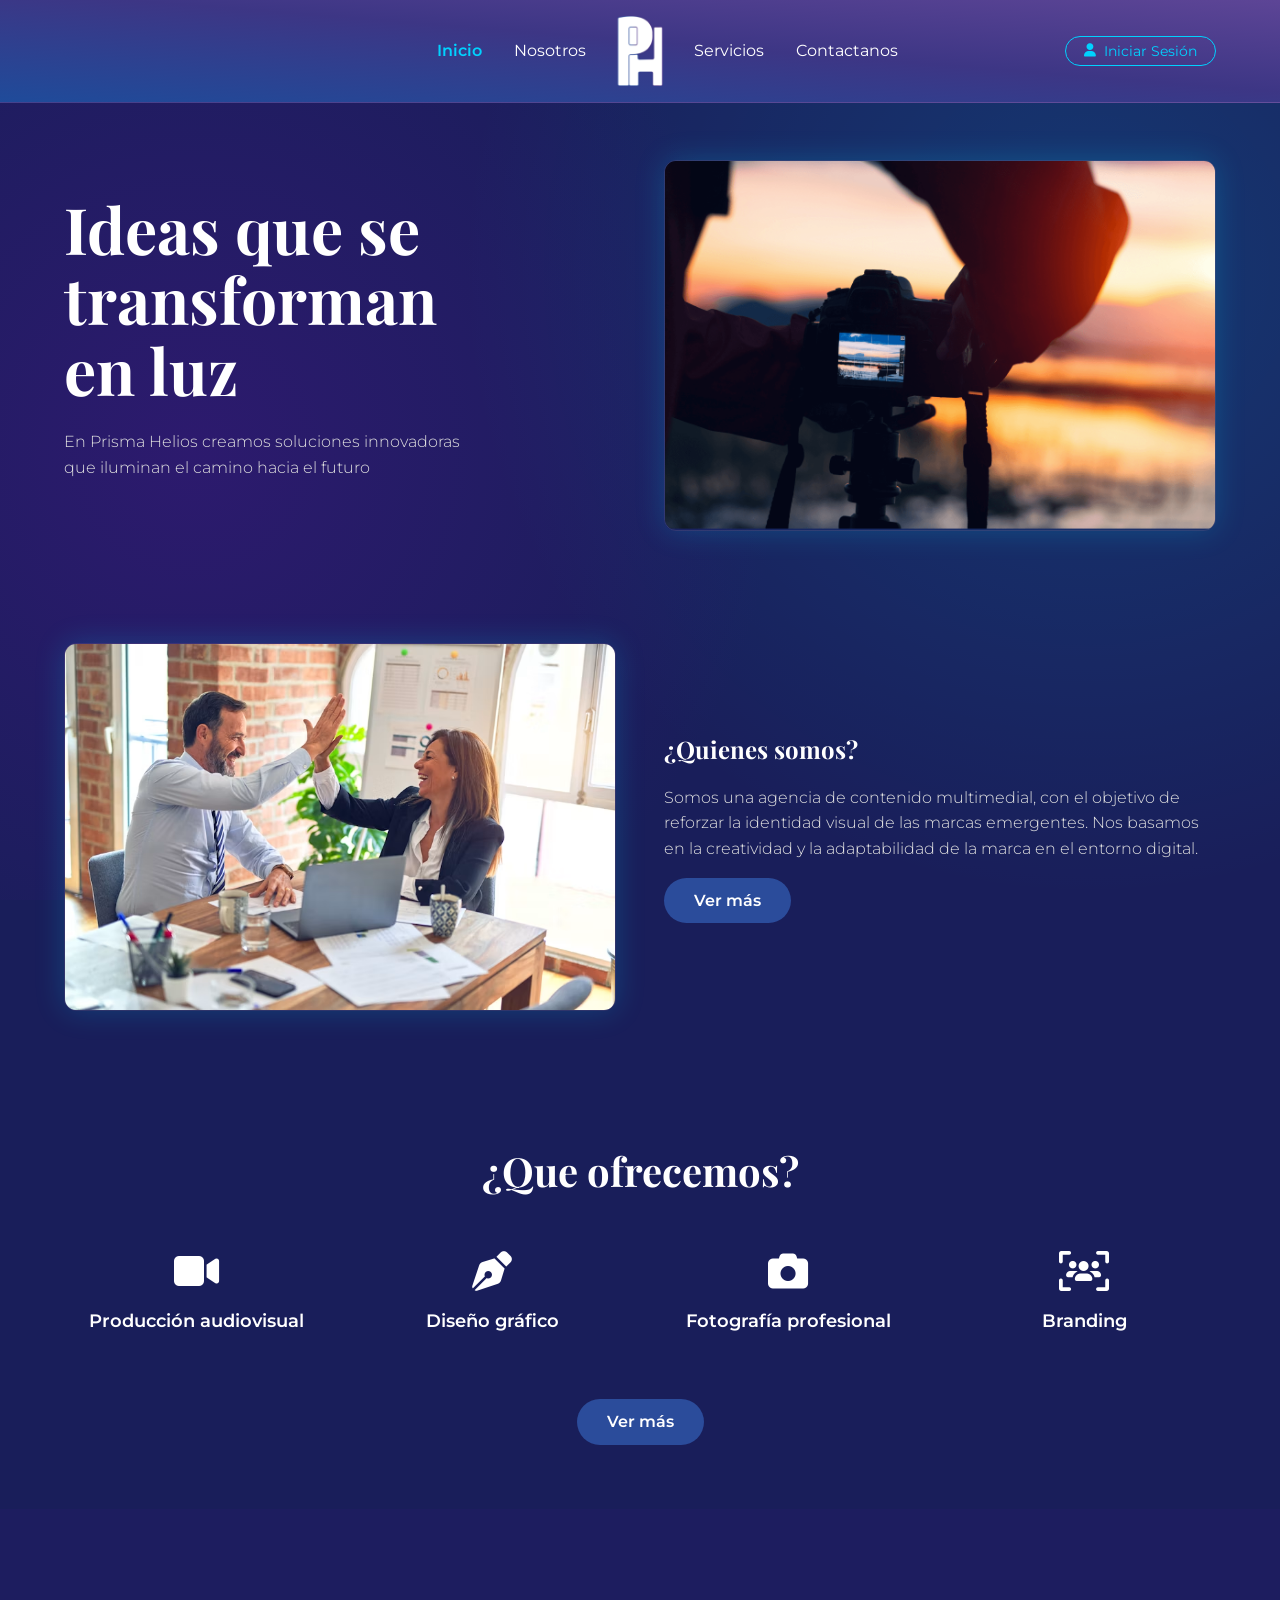
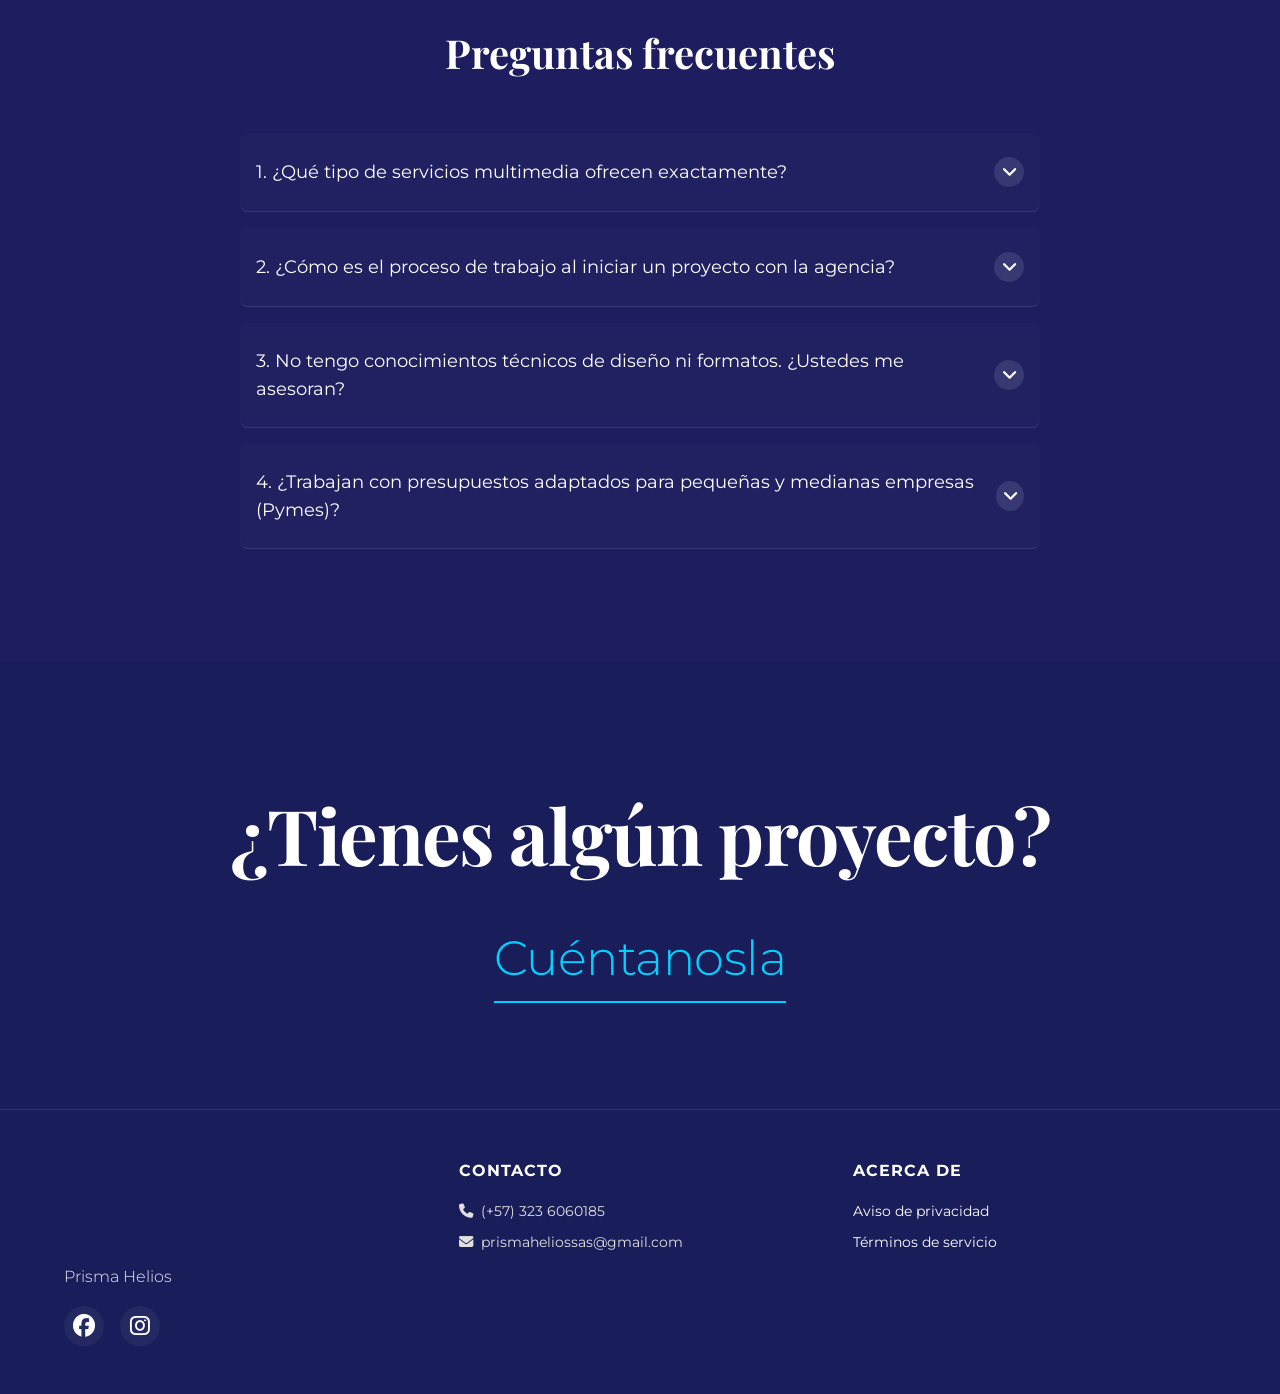
==== index.html @ 33da4938 "Arreglos" ====
<!DOCTYPE html>
<html lang="es">
<head>
    <meta charset="UTF-8">
    <meta name="viewport" content="width=device-width, initial-scale=1.0">
    <title>Prisma Helios | Inicio</title>
        <!-- FAVICON -->
    <link rel="icon" type="image/png" href="LOGO.png" style="width: auto; height: 10px;">
    
    <!-- Google Fonts -->
    <link rel="preconnect" href="https://fonts.googleapis.com">
    <link rel="preconnect" href="https://fonts.gstatic.com" crossorigin>
    <link href="https://fonts.googleapis.com/css2?family=Montserrat:wght@300;400;600&family=Playfair+Display:ital,wght@0,400;0,700;1,400&display=swap" rel="stylesheet">
    
    <!-- FontAwesome para Iconos -->
    <link rel="stylesheet" href="https://cdnjs.cloudflare.com/ajax/libs/font-awesome/6.4.0/css/all.min.css">

    <!-- En un entorno real, enlaza tu styles.css global aquí. Para este paso, incluyo los estilos directamente -->
    <style>
        /* === IMPORTACIÓN DEL PASO 1 (Resumen para que funcione el archivo) === */
        :root {
            --color-bg-dark: #191e5a;
            --color-primary: #182C61;
            --color-secondary: #4A148C;
            --color-accent: #00D2FF;
            --color-button: #2B4C9B; /* Azul del botón de los mockups */
            --color-text-main: #FFFFFF;
            --color-text-muted: #E0E0E0;
            --font-headings: 'Playfair Display', serif;
            --font-body: 'Montserrat', sans-serif;
            --transition-smooth: all 0.3s ease-in-out;
        }

        *, *::before, *::after { margin: 0; padding: 0; box-sizing: border-box; }
        html { scroll-behavior: smooth; }
        body {
            font-family: var(--font-body);
            background-color: var(--color-bg-dark);
            color: var(--color-text-main);
            line-height: 1.6;
            overflow-x: hidden;
            /* Fondo base con líneas y gradientes inspirados en el mockup */
            background-image: 
                radial-gradient(circle at 15% 50%, rgba(74, 20, 140, 0.4), transparent 50%),
                radial-gradient(circle at 85% 30%, rgba(0, 210, 255, 0.15), transparent 50%);
            background-attachment: fixed;
        }
        h1, h2, h3 { font-family: var(--font-headings); font-weight: 700; color: var(--color-text-main); margin-bottom: 1rem; }
        p { color: var(--color-text-muted); margin-bottom: 1rem; font-weight: 300; }
        a { text-decoration: none; color: var(--color-text-main); transition: var(--transition-smooth); }
        img { max-width: 100%; height: auto; border-radius: 12px; display: block; }
        .container { width: 100%; max-width: 1200px; margin: 0 auto; padding: 0 1.5rem; }
        
        .btn {
            display: inline-block;
            background-color: var(--color-button);
            color: var(--color-text-main);
            padding: 10px 30px;
            border-radius: 30px;
            font-family: var(--font-body);
            font-weight: 600;
            border: none;
            cursor: pointer;
            transition: var(--transition-smooth);
        }
        .btn:hover { background-color: var(--color-accent); color: var(--color-bg-dark); transform: translateY(-2px); }

        /* ===================================================================
           HEADER Y NAVEGACIÓN
           -------------------------------------------------------------------
           Estructura:
             .nav-container  -> flex, centra SIEMPRE a .nav-links (logo+enlaces)
             .nav-links      -> único elemento dentro del flex -> queda centrado
             .header-auth    -> position:absolute, anclado a la esquina derecha
                                 del header. Al estar fuera del flujo del flex,
                                 su ancho (botón corto vs. "Bienvenido, correo...")
                                 nunca desplaza ni descentra el logo.
        =================================================================== */
        header {
            position: fixed;
            top: 0; left: 0; width: 100%;
            background: linear-gradient(
                to top right,    
            #1F4B9A 0%,
            #3D3685 55%,
            #5D4596 100%
            );
            backdrop-filter: blur(10px);
            z-index: 1000;
            padding: 1rem 0;
            border-bottom: 1px solid rgba(255,255,255,0.05);
        }

        .nav-container {
            display: flex;
            justify-content: center;
            align-items: center;
            position: relative;
            min-height: 70px; /* ancla de referencia para .header-auth */
        }

.nav-links {
    position: absolute;
    left: 50%;
    transform: translateX(-50%);
    display: grid;
    grid-template-columns: 1fr auto 1fr; /* izquierda | logo | derecha */
    align-items: center;
    gap: 2rem;
    width: max-content; /* evita que el grid se estire de más */
}

.nav-group {
    display: flex;
    gap: 2rem;
    align-items: center;
}

/* El grupo izquierdo alineado hacia el logo (derecha) */
.nav-links .nav-group:first-child {
    justify-content: flex-end;
}

/* El grupo derecho alineado hacia el logo (izquierda) */
.nav-links .nav-group:last-child {
    justify-content: flex-start;
}

        .nav-links a:hover { color: var(--color-accent); }
        .nav-links a.active { color: var(--color-accent); font-weight: 600; }

        .menu-toggle { display: none; font-size: 1.5rem; cursor: pointer; color: var(--color-text-main); background: none; border: none; }

        /* ================= LOGO CON EFECTO ZOOM Y DESTELLO ================= */
/* Estilos para el contenedor del logo (el enlace) */
.logo { 
    display: inline-block;
    cursor: pointer;
    user-select: none;
   
    transition: transform 0.4s cubic-bezier(0.175, 0.885, 0.32, 1.275);
}


.logo img {
    border-radius: 0px !important;
    clip-path: none !important;
    object-fit: contain;
}

/* Efecto Zoom al pasar el mouse */
.logo:hover {
    transform: scale(1.35) rotate(-2deg);
    
    filter: 
        drop-shadow(0 0 8px rgba(0, 210, 255, 0.8))
        drop-shadow(0 0 15px rgba(74, 20, 140, 0.6));
}

/* Efecto al hacer clic */
.logo:active { 
    transform: scale(1.15); 
}

        /* Botón Iniciar Sesión en Navbar */
        .btn-login-nav {
            background-color: transparent;
            border: 1px solid var(--color-accent);
            color: var(--color-accent);
            padding: 6px 18px;
            border-radius: 20px;
            font-size: 0.85rem;
            font-family: var(--font-body);
            cursor: pointer;
            transition: var(--transition-smooth);
            display: flex;
            align-items: center;
            gap: 8px;
            white-space: nowrap;
        }
        .btn-login-nav:hover {
            background-color: var(--color-accent);
            color: var(--color-bg-dark);
        }

        /* Indicador de usuario registrado */
        .user-profile-badge {
            display: flex;
            align-items: center;
            gap: 10px;
            background: rgba(255, 255, 255, 0.08);
            padding: 6px 14px;
            border-radius: 20px;
            border: 1px solid rgba(0, 210, 255, 0.3);
            font-size: 0.85rem;
            white-space: nowrap;
            .btn-logout {
            background: none;
            border: none;
            color: var(--color-text-muted);
            cursor: pointer;
            font-size: 1rem;
            display: flex;
            align-items: center;
            transition: var(--transition-smooth);
        }
        .btn-logout:hover { color: #ff8080; }
        }
        .user-profile-badge i { color: var(--color-accent); font-size: 1.1rem; }

        /* Contenedor de autenticación anclado a la esquina */
        .header-auth {
            position: absolute;
            right: 1.5rem;
            top: 50%;
            transform: translateY(-50%);
            z-index: 10;
        }

        @media (max-width: 768px) {
            .menu-toggle { display: block; }
            .nav-links {
                position: absolute; top: 100%; left: 0; width: 100%;
                background: var(--color-primary);
                flex-direction: column; gap: 0;
                max-height: 0; overflow: hidden; transition: max-height 0.3s ease-in-out;
            }
            .nav-links.active { max-height: 400px; padding-bottom: 1rem; }
            .nav-group { flex-direction: column; width: 100%; gap: 0; text-align: center; }
            .nav-group a { display: block; padding: 1rem; border-bottom: 1px solid rgba(255,255,255,0.1); width: 100%; }
            .logo { flex-grow: 1; text-align: left; }
            .header-auth { right: 1rem; }
            .btn-login-nav span.login-text { display: none; }
        }

        /* Espaciador para el header fijo */
        main { margin-top: 160px; }
        section { padding: 7rem 0; }

        /* 1. Hero Section */
        #inicio { margin-bottom: 7rem; }
        .hero-grid { display: grid; grid-template-columns: 1fr 1fr; gap: 3rem; align-items: center; }
        .hero-title { font-size: clamp(2.5rem, 5vw, 4rem); font-style: serif; line-height: 1.1; margin-bottom: 1.5rem; }
        .hero-img { box-shadow: 0 0 30px rgba(0, 212, 255, 0.2); border: 1px solid rgba(255, 255, 255, 0.1); }
        
        @media (max-width: 768px) { .hero-grid { grid-template-columns: 1fr; text-align: center; } }

        /* 2. Nosotros Teaser */
        .about-grid { display: grid; grid-template-columns: 1fr 1fr; gap: 3rem; align-items: center; }
        .about-text h2 { font-size: 2.5rem; }
        @media (max-width: 768px) { 
            .about-grid { grid-template-columns: 1fr; text-align: center; } 
            .about-img-container { order: -1; }
        }

        #nosotros-teaser{ margin-bottom: 8rem; }

        /* 3. Servicios Teaser */
        #servicio-teaser { padding-top: 4rem; }
        .services-section { text-align: center; }
        .services-section h2 { font-size: 2.5rem; margin-bottom: 3rem; }
        .services-grid { 
            display: grid; grid-template-columns: repeat(auto-fit, minmax(200px, 1fr)); 
            gap: 2rem; margin-bottom: 3rem; 
        }
        .service-item i { font-size: 2.5rem; margin-bottom: 1rem; color: var(--color-text-main); }
        .service-item h3 { font-family: var(--font-body); font-size: 1.1rem; font-weight: 600; }
        #servicios-teaser{ margin-bottom: 4rem; }

        /* === PREGUNTAS FRECUENTES (FAQ) === */
        .faq-section { background: rgba(74, 20, 140, 0.1); text-align: center; padding-bottom: 6rem; }
        .faq-section h2 { font-size: 2.5rem; margin-bottom: 3rem; }
        .faq-container { max-width: 800px; margin: 0 auto; text-align: left; }
        details {
            background: rgba(255, 255, 255, 0.02);
            margin-bottom: 1rem;
            border-bottom: 1px solid rgba(255,255,255,0.1);
            border-radius: 8px;
            transition: background 0.3s ease, border-color 0.3s ease;
            overflow: hidden;
        }
        details:hover {
            background: rgba(0, 210, 255, 0.05);
            border-bottom-color: var(--color-accent);
        }
        summary {
            padding: 1.5rem 1rem; font-size: 1.1rem; font-weight: 400; cursor: pointer;
            list-style: none; display: flex; justify-content: space-between; align-items: center;
            transition: color 0.3s ease;
        }
        summary:hover { color: var(--color-accent); }
        summary::-webkit-details-marker { display: none; }
        summary::after {
            content: '\f107';
            font-family: 'Font Awesome 6 Free'; font-weight: 900;
            background-color: rgba(255,255,255,0.1); border-radius: 50%;
            width: 30px; height: 30px; display: flex; align-items: center; justify-content: center;
            transition: transform 0.3s ease, background-color 0.3s ease;
        }
        details[open] summary::after { 
            transform: rotate(180deg); 
            background-color: var(--color-accent);
            color: var(--color-bg-dark);
        }
        .faq-content { 
            padding: 0 1rem 1.5rem 1rem; 
            color: var(--color-text-muted); 
            font-size: 0.95rem;
            animation: fadeIn 0.4s ease-in-out;
        }
        @keyframes fadeIn {
            from { opacity: 0; transform: translateY(-5px); }
            to { opacity: 1; transform: translateY(0); }
        }

        /* 5. Formulario de Contacto */
        .contact-section { display: flex; justify-content: center; padding: 4rem 0 6rem 0; }
        .contact-card {
            background-color: #244186;
            border-radius: 16px; padding: 3rem; width: 100%; max-width: 600px;
            box-shadow: 0 15px 35px rgba(0,0,0,0.3);
        }
        .contact-card h2 { font-size: 2rem; margin-bottom: 2rem; text-transform: uppercase; letter-spacing: 1px; }
        .form-row { display: grid; grid-template-columns: 1fr 1fr; gap: 1.5rem; margin-bottom: 1.5rem; }
        .form-group { display: flex; flex-direction: column; text-align: left; }
        .form-group label { font-size: 0.85rem; margin-bottom: 0.5rem; font-weight: 600; }
        .form-group input, .form-group textarea {
            padding: 12px; border-radius: 8px; border: none; background: #F5F4F0;
            font-family: var(--font-body); font-size: 1rem; color: #333; outline: none;
        }
        .form-group textarea { resize: vertical; min-height: 100px; }
        .btn-submit { background-color: #2196F3; width: 100%; max-width: 200px; margin-top: 1rem; border-radius: 30px; padding: 12px; border: none; color: white; font-weight: bold; cursor: pointer;}
        .btn-submit:hover { background-color: var(--color-accent); }

        @media (max-width: 600px) { .form-row { grid-template-columns: 1fr; gap: 1rem;} .contact-card { padding: 1.5rem; } }

        /* === FOOTER === */
        footer { border-top: 1px solid rgba(255,255,255,0.1); padding: 3rem 0; font-size: 0.9rem; }
        .footer-grid { display: grid; grid-template-columns: 1fr 1fr 1fr; gap: 2rem; align-items: start; }
        .footer-logo { font-family: var(--font-headings); font-size: 2.5rem; font-weight: bold; line-height: 1; margin-bottom: 1rem; }
        .social-links { display: flex; gap: 1rem; font-size: 1.4rem; }
        .social-links a {
            display: inline-flex;
            align-items: center;
            justify-content: center;
            width: 40px;
            height: 40px;
            border-radius: 50%;
            background: rgba(255, 255, 255, 0.05);
            transition: var(--transition-smooth);
        }
        .social-links a:hover {
            transform: scale(1.2) translateY(-3px);
            color: var(--color-accent);
            background: rgba(0, 210, 255, 0.15);
            box-shadow: 0 0 15px rgba(0, 210, 255, 0.4);
        }

        .footer-column h4 { margin-bottom: 1rem; font-size: 1rem; text-transform: uppercase; letter-spacing: 1px; }
        .footer-column ul { display: flex; flex-direction: column; gap: 0.5rem; }
        .footer-column ul li { display: flex; align-items: center; gap: 0.5rem; color: var(--color-text-muted); }
        
        @media (max-width: 768px) { .footer-grid { grid-template-columns: 1fr; text-align: center; gap: 3rem;} .social-links, .footer-column ul li { justify-content: center; } }
    
        /* === MODAL LOGIN === */
        .modal-overlay {
            position: fixed;
            top: 0; left: 0; width: 100%; height: 100%;
            background: rgba(7, 9, 29, 0.85);
            backdrop-filter: blur(8px);
            display: flex; justify-content: center; align-items: center;
            z-index: 2000;
            opacity: 0; pointer-events: none;
            transition: opacity 0.3s ease;
        }
        .modal-overlay.active { opacity: 1; pointer-events: all; }
        .modal-card {
            background: #182C61;
            border: 1px solid rgba(0, 210, 255, 0.3);
            border-radius: 16px;
            padding: 2.5rem;
            width: 90%; max-width: 400px;
            box-shadow: 0 10px 30px rgba(0,0,0,0.5);
            position: relative;
        }
        .modal-card h3 { text-align: center; margin-bottom: 1.5rem; font-size: 1.8rem; }
        .modal-card input {
            width: 100%; padding: 12px; margin-bottom: 1rem;
            border-radius: 8px; border: none; background: #F5F4F0;
            font-family: var(--font-body); outline: none;
        }
        .modal-actions { display: flex; flex-direction: column; gap: 0.8rem; margin-top: 1rem; }
        .btn-modal-submit { background: var(--color-accent); color: var(--color-bg-dark); font-weight: bold; border: none; padding: 12px; border-radius: 25px; cursor: pointer; }
        
        .login-error-box {
            display: none;
            background: rgba(255, 75, 75, 0.15);
            border: 1px solid #ff4b4b;
            color: #ff8080;
            padding: 1rem;
            border-radius: 8px;
            font-size: 0.85rem;
            text-align: center;
            margin-top: 1rem;
        }
        .error-options { display: flex; flex-direction: column; gap: 0.5rem; margin-top: 0.8rem; }
        .error-btn {
            background: transparent;
            border: 1px solid rgba(255,255,255,0.2);
            color: var(--color-text-main);
            padding: 6px 10px;
            border-radius: 6px;
            font-size: 0.8rem;
            cursor: pointer;
            transition: var(--transition-smooth);
        }
        .error-btn:hover { background: rgba(255,255,255,0.1); }
    
        /* === CTA "¿TIENES UNA IDEA?" (estilo outro de Cuberto) === */
                .cta-idea-section {
                    position: relative;
                    display: flex;
                    flex-direction: column;
                    align-items: center;
                    justify-content: center;
                    text-align: center;
                    height: 28rem;
                    color: var(--color-text-main);
                    background: (#244186);
                    overflow: hidden;
                    margin-bottom: 0;
                }
                .cta-idea-title {
                    font-family: var(--font-headings);
                    font-size: clamp(2.5rem, 6vw, 5rem);
                    letter-spacing: -0.02em;
                    margin-bottom: 1.5rem;
                }
                .cta-idea-link {
                    position: relative;
                    display: inline-block;
                    font-family: var(--font-body);
                    font-weight: 300;
                    font-size: clamp(1.8rem, 5vw, 3rem);
                    letter-spacing: -0.01em;
                    text-decoration: none;
                    color: var(--color-accent);
                }
                .cta-idea-link:after {
                    content: "";
                    position: absolute;
                    left: 0;
                    right: 0;
                    bottom: -6px;
                    border-top: 2px solid currentColor;
                    transition: transform 0.4s ease;
                }
                .cta-idea-link:hover:after {
                    transform: scaleX(0);
                }

    </style>
</head>
<body>

    <!-- ================= HEADER ================= -->
    <header>
        <div class="container nav-container">
            <!-- Botón Menú Móvil -->
            <button class="menu-toggle" id="mobile-menu-btn" aria-label="Abrir menú">
                <i class="fa-solid fa-bars"></i>
            </button>

            <!-- Logo + enlaces: único elemento dentro del flex centrado -->
            <nav class="nav-links" id="nav-links">
                <div class="nav-group">
                    <a href="index.html" class="active">Inicio</a>
                    <a href="Nosotros.html">Nosotros</a>
                </div>
                <a href="index.html" title="Ir al Inicio" class="logo">
                    <img src="Logosinfondo5.png" alt="" style="width: auto;height: 70px; display: block;">
                </a>
                <div class="nav-group">
                    <a href="Servicios.html">Servicios</a>
                    <a href="Contacto.html">Contactanos</a>
                </div>
            </nav>
            <div class="header-auth" id="auth-container"></div>
        </div>
    </header>

    <main>
        <!-- ================= HERO SECTION ================= -->
        <section id="inicio" class="container">
            <div class="hero-grid">
                <div class="hero-text">
                    <h1 class="hero-title">Ideas que se<br>transforman<br>en luz</h1>
                    <p>En Prisma Helios  creamos soluciones innovadoras<br>que iluminan el camino hacia el futuro</p>
                </div>
                <div class="hero-img-container">
                    <!-- Placeholder fotográfico -->
                    <img src="Camara atardecer.png" alt="Cámara fotográfica profesional en el atardecer" class="hero-img">
                </div>
            </div>
        </section>

        <!-- ================= QUIENES SOMOS ================= -->
        <section id="nosotros-teaser" class="container">
            <div class="about-grid">
                <div class="about-img-container">
                    <img src="Inicio-Quienessomos" alt="Equipo de trabajo en estudio multimedia" class="hero-img">
                </div>
                <div class="about-text">
                    <h1>¿Quienes somos?</h1>
                    <p>Somos una agencia de contenido multimedial, con el objetivo de reforzar la identidad visual de las marcas emergentes. Nos basamos en la creatividad y la adaptabilidad de la marca en el entorno digital.</p>
                    <a href="Nosotros.html" class="btn">Ver más</a>
                </div>
            </div>
        </section>

        <!-- ================= SERVICIOS ================= -->
        <section id="servicios-teaser" class="container services-section">
            <h2>¿Que ofrecemos?</h2>
            <div class="services-grid">
                <div class="service-item">
                    <i class="fa-solid fa-video"></i>
                    <h3>Producción audiovisual</h3>
                </div>
                <div class="service-item">
                    <i class="fa-solid fa-pen-nib"></i>
                    <h3>Diseño gráfico</h3>
                </div>
                <div class="service-item">
                    <i class="fa-solid fa-camera"></i>
                    <h3>Fotografía profesional</h3>
                </div>
                <div class="service-item">
                    <i class="fa-solid fa-users-viewfinder"></i>
                    <h3>Branding</h3>
                </div>
            </div>
            <a href="Servicios.html" class="btn">Ver más</a>
        </section>

        <!-- ================= PREGUNTAS FRECUENTES ================= -->
        <section id="faq" class="faq-section">
            <div class="container">
                <h2>Preguntas frecuentes</h2>
                <div class="faq-container">
                    <details>
                        <summary>1. ¿Qué tipo de servicios multimedia ofrecen exactamente?</summary>
                        <div class="faq-content">
                            Ofrecemos un catálogo completo que incluye producción de video, fotografía profesional corporativa, diseño de identidad visual y estrategias de branding digital adaptadas a tu nicho.
                        </div>
                    </details>
                    <details>
                        <summary>2. ¿Cómo es el proceso de trabajo al iniciar un proyecto con la agencia?</summary>
                        <div class="faq-content">
                            Comenzamos con una reunión de descubrimiento para entender tus metas. Luego, presentamos una propuesta creativa y un cronograma, seguido de la producción y finalmente la fase de revisión y entrega.
                        </div>
                    </details>
                    <details>
                        <summary>3. No tengo conocimientos técnicos de diseño ni formatos. ¿Ustedes me asesoran?</summary>
                        <div class="faq-content">
                            ¡Totalmente! Nuestro equipo de expertos te guiará en cada paso, explicándote los mejores formatos y resoluciones para las plataformas que vayas a utilizar, sin necesidad de que tengas experiencia previa.
                        </div>
                    </details>
                    <details>
                        <summary>4. ¿Trabajan con presupuestos adaptados para pequeñas y medianas empresas (Pymes)?</summary>
                        <div class="faq-content">
                            Sí, entendemos el ecosistema de las marcas emergentes y contamos con planes modulares que se ajustan a las necesidades y posibilidades de las Pymes sin sacrificar la calidad profesional.
                        </div>
                    </details>
                </div>
            </div>
        </section>

        <section class="cta-idea-section">
            <h2 class="cta-idea-title">¿Tienes algún proyecto?</h2>
            <a href="Contacto.html" class="cta-idea-link">Cuéntanosla</a>
        </section>


    <!-- ================= FOOTER ================= -->
    <footer>
        <div class="container footer-grid">
            <div class="footer-column">
                <div class="footer-logo"><img src="Logosinfondo.png" alt="" style="width: auto; height: 90px;"></div>
                <p style="font-size: 1rem; color: #efedf6;">Prisma Helios</p>
                <div class="social-links">
                    <a href="#" aria-label="Facebook"><i class="fa-brands fa-facebook"></i></a>
                    <a href="#" aria-label="Instagram"><i class="fa-brands fa-instagram"></i></a>
                </div>
            </div>
            
            <div class="footer-column">
                <h4>CONTACTO</h4>
                <ul>
                    <li><i class="fa-solid fa-phone"></i> (+57) 323 6060185</li>
                    <li><i class="fa-solid fa-envelope"></i> prismaheliossas@gmail.com</li>
                </ul>
            </div>
            
            <div class="footer-column">
                <h4>Acerca de</h4>
                <ul>
                    <li><a href="#">Aviso de privacidad</a></li>
                    <li><a href="#">Términos de servicio</a></li>
                </ul>
            </div>
        </div>
    </footer>

        <!-- ================= VENTANA MODAL (LOGIN) ================= -->
    <div class="modal-overlay" id="login-modal">
        <div class="modal-card">
            <h3>Iniciar Sesión</h3>
            <form id="login-form">
                <input type="email" id="login-email" placeholder="Correo electrónico" required>
                <input type="password" id="login-pass" placeholder="Contraseña" required>
                <div class="modal-actions">
                    <button type="submit" class="btn-modal-submit">Ingresar</button>
                    <button type="button" class="error-btn" id="close-modal-btn">Cancelar</button>
                </div>
            </form>

            <div class="login-error-box" id="login-error">
                <p><strong>Usuario no registrado</strong></p>
                <div class="error-options">
                    <button type="button" class="error-btn" id="btn-retry">Intentar de nuevo</button>
                    <button type="button" class="error-btn" id="btn-forgot">¿Olvidó su contraseña?</button>
                    <button type="button" class="error-btn" id="btn-back">Regresar</button>
                </div>
            </div>
        </div>
    </div>

    <!-- ================= JAVASCRIPT VANILLA ================= -->
    <script>
        document.addEventListener('DOMContentLoaded', () => {
            // 1. Funcionalidad Menú Hamburguesa
            const menuBtn = document.getElementById('mobile-menu-btn');
            const navLinks = document.getElementById('nav-links');
            const icon = menuBtn.querySelector('i');

            menuBtn.addEventListener('click', () => {
                navLinks.classList.toggle('active');
                if(navLinks.classList.contains('active')) {
                    icon.classList.remove('fa-bars');
                    icon.classList.add('fa-xmark');
                } else {
                    icon.classList.remove('fa-xmark');
                    icon.classList.add('fa-bars');
                }
            });

            // === AUTENTICACIÓN CON PERSISTENCIA (localStorage) ===
const usuariosRegistrados = [
    { correo: "estudiante@prisma.com", pass: "12345" },
    { correo: "admin@prisma.com", pass: "admin2026" },
    { correo: "cliente@empresa.com", pass: "prisma123" }
];

const loginModal = document.getElementById('login-modal');
const closeLoginBtn = document.getElementById('close-modal-btn');
const loginForm = document.getElementById('login-form');
const loginEmailInput = document.getElementById('login-email');
const loginPassInput = document.getElementById('login-pass');
const loginErrorBox = document.getElementById('login-error');
const authContainer = document.getElementById('auth-container');

function resetLoginForm() {
    loginForm.reset();
    loginErrorBox.style.display = 'none';
}

function renderAuthUI() {
    const sesion = JSON.parse(localStorage.getItem('prismaSesion'));

    if (sesion) {
        authContainer.innerHTML = `
            <div class="user-profile-badge">
                <i class="fa-solid fa-circle-user"></i>
                <span>Bienvenido</span>
                <button class="btn-logout" id="logout-btn" title="Cerrar sesión">
                    <i class="fa-solid fa-right-from-bracket"></i>
                </button>
            </div>
        `;
        document.getElementById('logout-btn').addEventListener('click', () => {
            localStorage.removeItem('prismaSesion');
            renderAuthUI();
        });
    } else {
        authContainer.innerHTML = `
            <button class="btn-login-nav" id="open-login-btn">
                <i class="fa-solid fa-user"></i> <span class="login-text">Iniciar Sesión</span>
            </button>
        `;
        document.getElementById('open-login-btn').addEventListener('click', () => {
            loginModal.classList.add('active');
            resetLoginForm();
        });
    }
}

closeLoginBtn.addEventListener('click', () => {
    loginModal.classList.remove('active');
});

loginForm.addEventListener('submit', (e) => {
    e.preventDefault();
    const email = loginEmailInput.value.trim();
    const password = loginPassInput.value.trim();

    const usuarioValido = usuariosRegistrados.find(u => u.correo === email && u.pass === password);

    if (usuarioValido) {
        localStorage.setItem('prismaSesion', JSON.stringify({ correo: usuarioValido.correo }));
        loginModal.classList.remove('active');
        renderAuthUI();
    } else {
        loginErrorBox.style.display = 'block';
    }
});

document.getElementById('btn-retry').addEventListener('click', () => { resetLoginForm(); });
document.getElementById('btn-forgot').addEventListener('click', () => { window.location.href = 'Contacto.html'; });
document.getElementById('btn-back').addEventListener('click', () => {
    loginModal.classList.remove('active');
    resetLoginForm();
});

renderAuthUI(); // pinta el estado correcto (login o badge) apenas carga la página
            
            });
    </script>
</body>
</html>
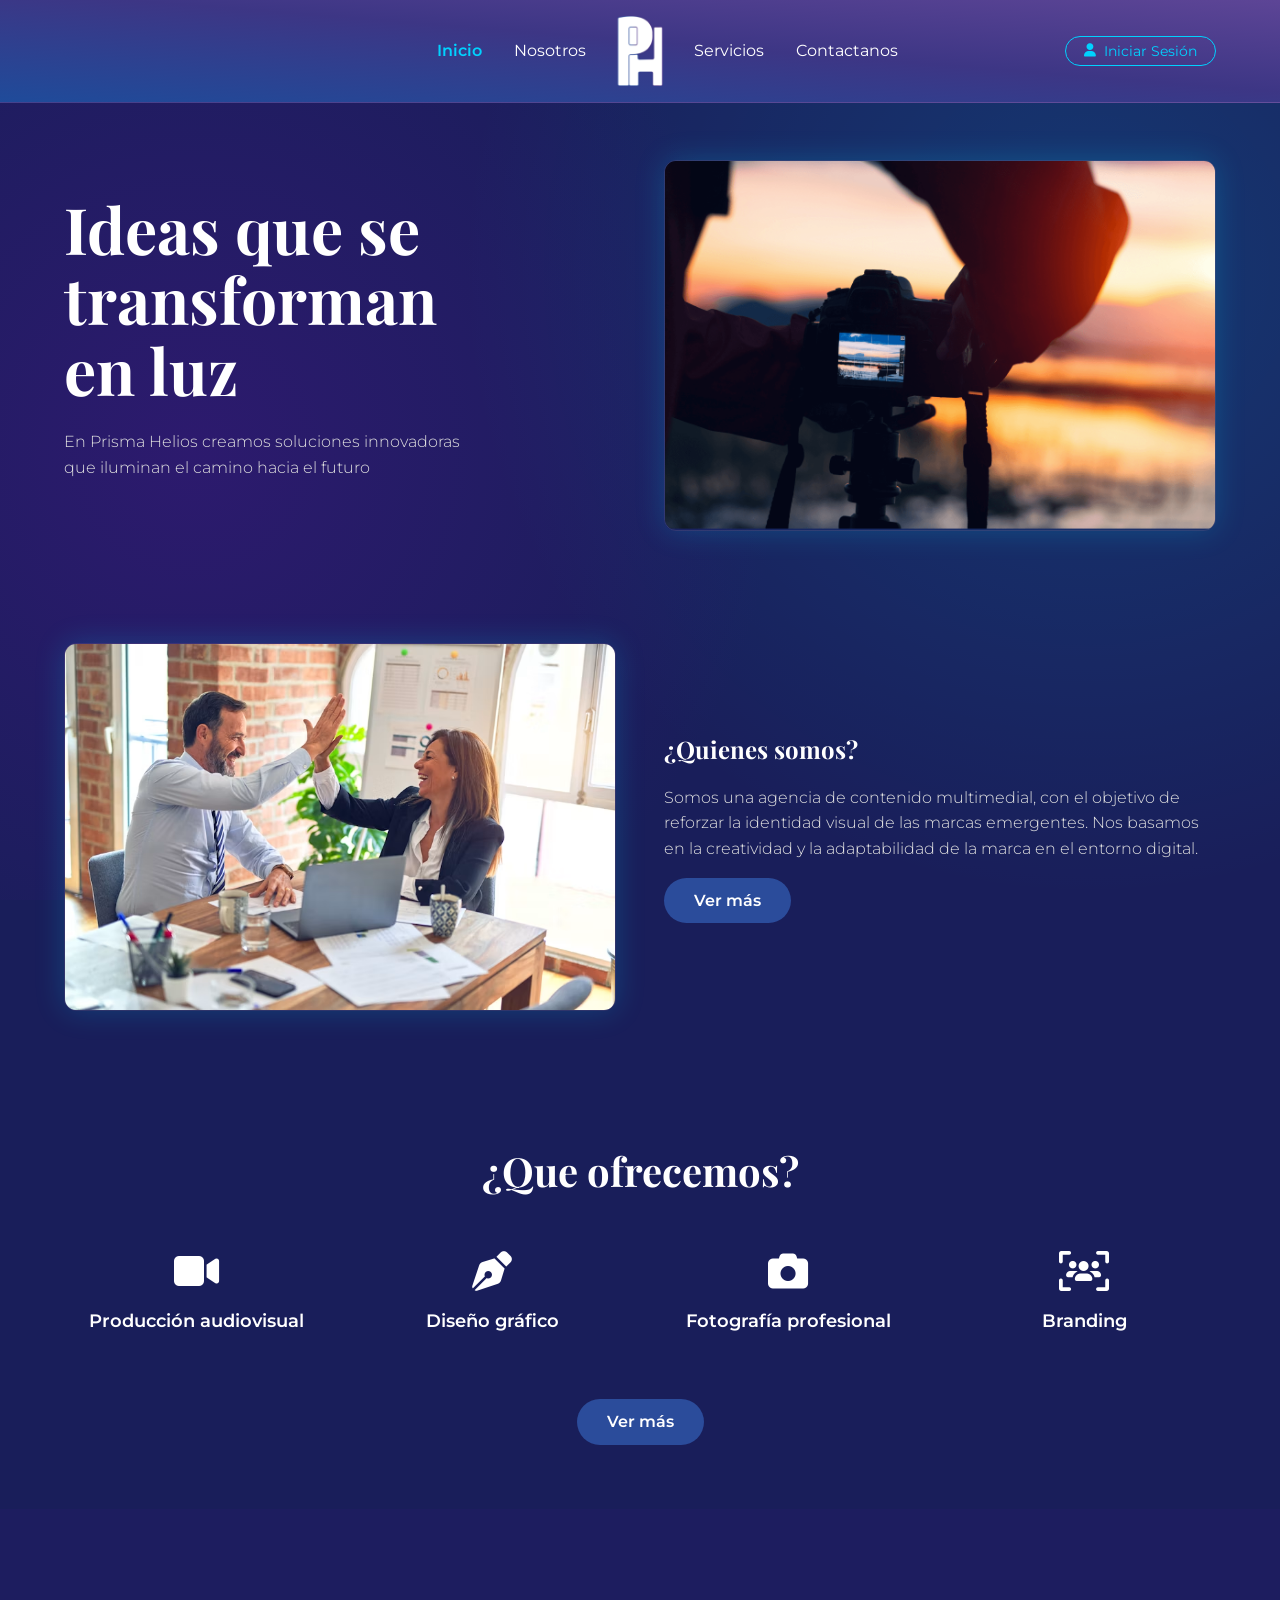
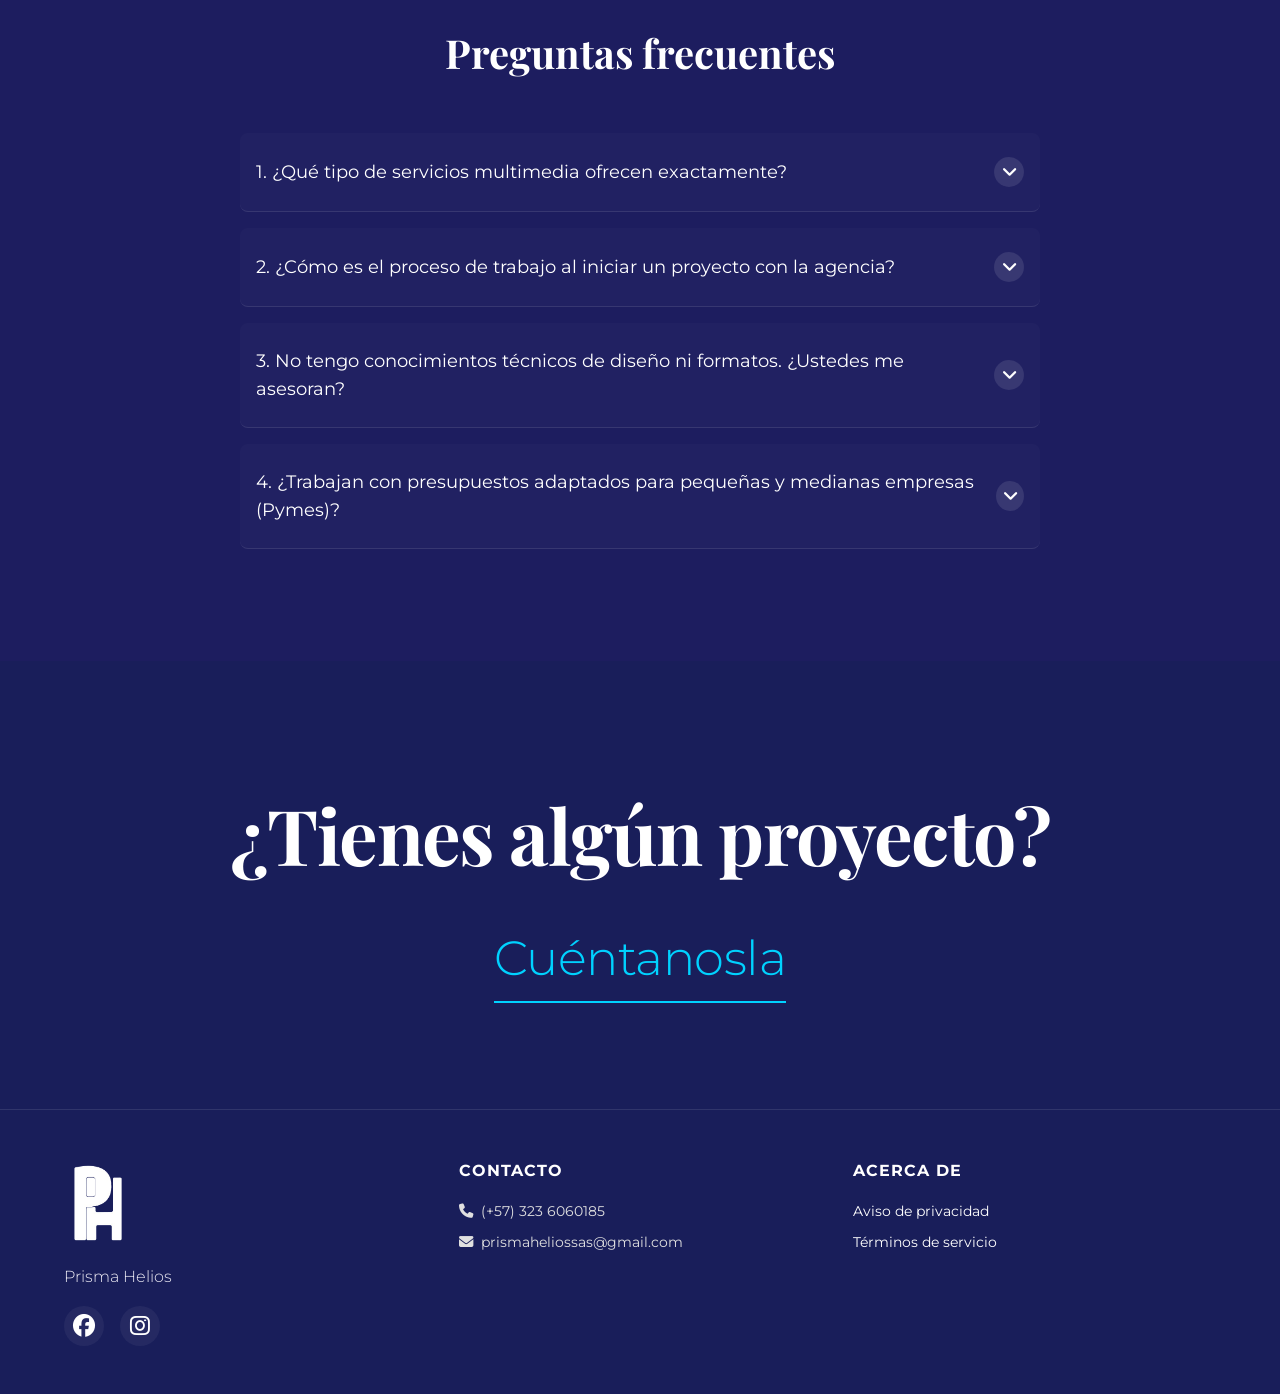
==== commit 6036832e: "Logo footer" ====
--- a/index.html
+++ b/index.html
@@ -585,7 +585,7 @@
     <footer>
         <div class="container footer-grid">
             <div class="footer-column">
-                <div class="footer-logo"><img src="Logosinfondo.png" alt="" style="width: auto; height: 90px;"></div>
+                <div class="footer-logo"><img src="logosinfondo.png" alt="" style="width: auto; height: 90px;"></div>
                 <p style="font-size: 1rem; color: #efedf6;">Prisma Helios</p>
                 <div class="social-links">
                     <a href="#" aria-label="Facebook"><i class="fa-brands fa-facebook"></i></a>
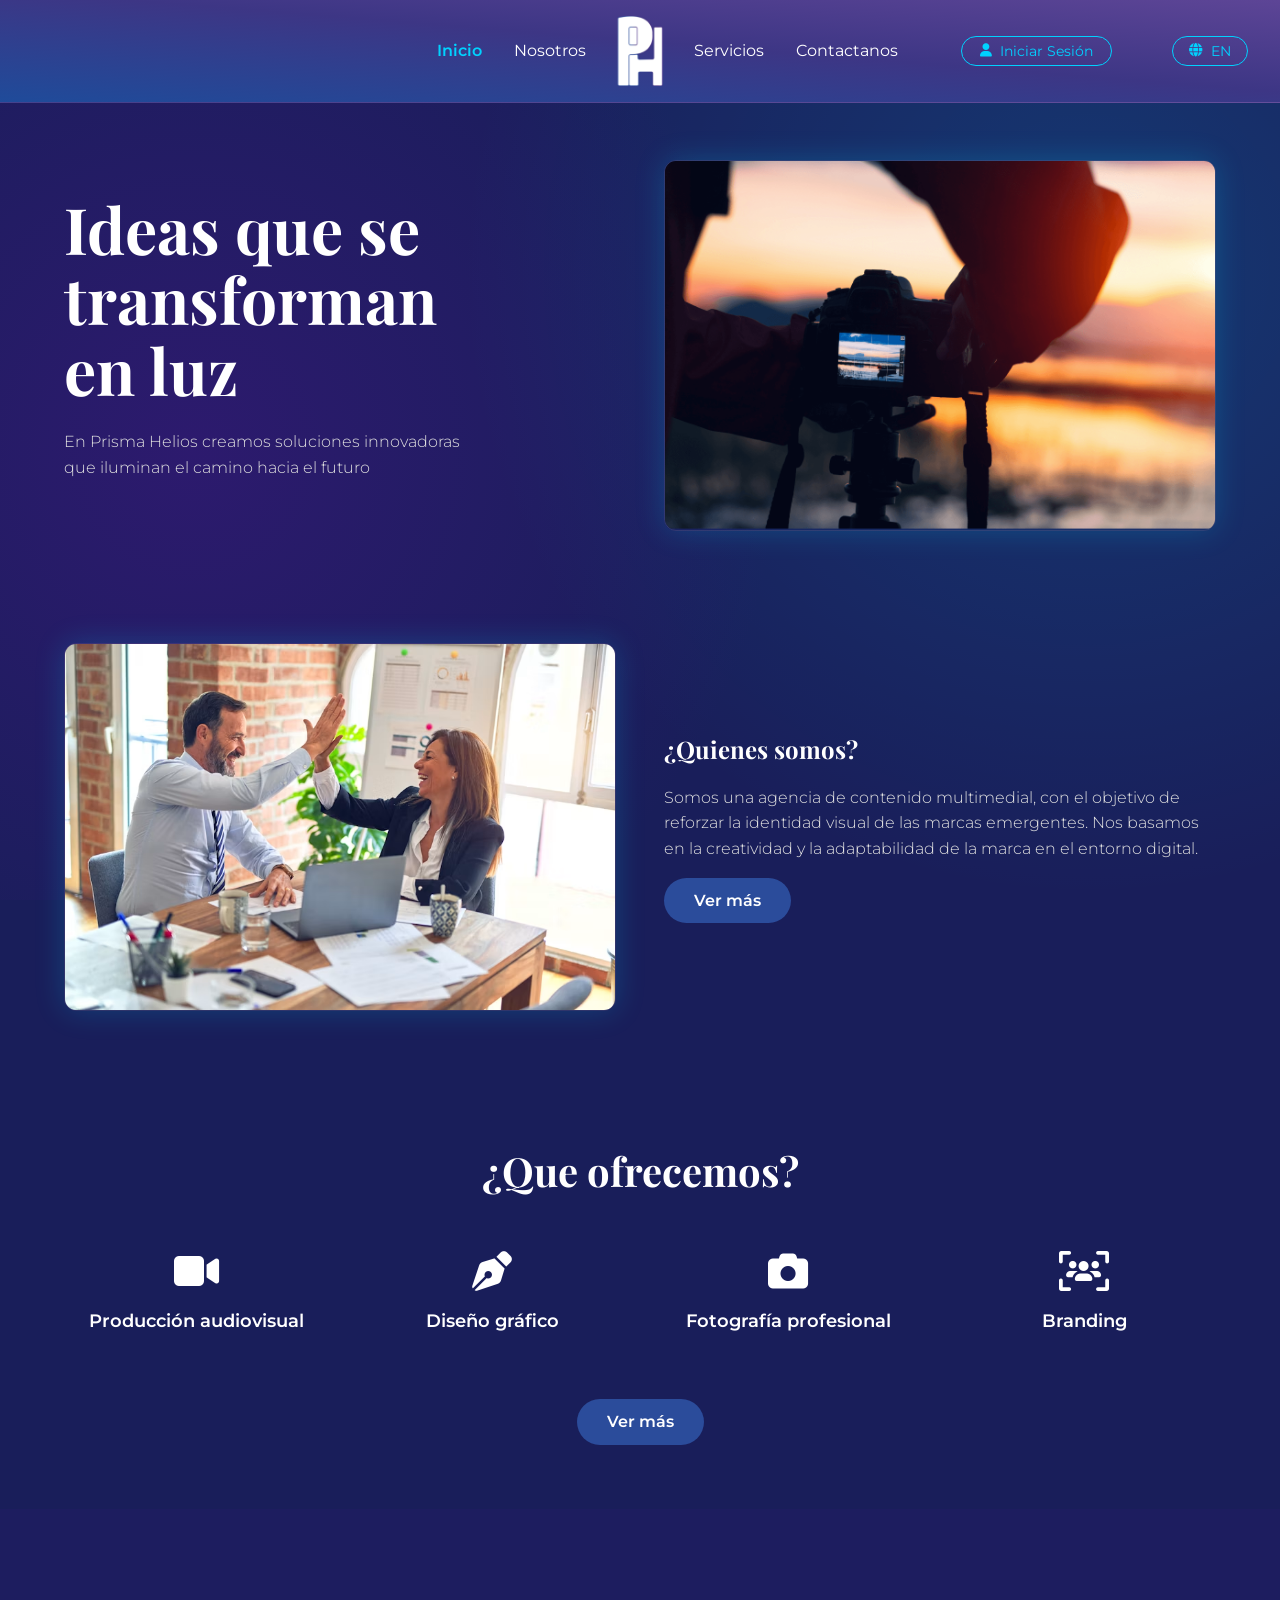
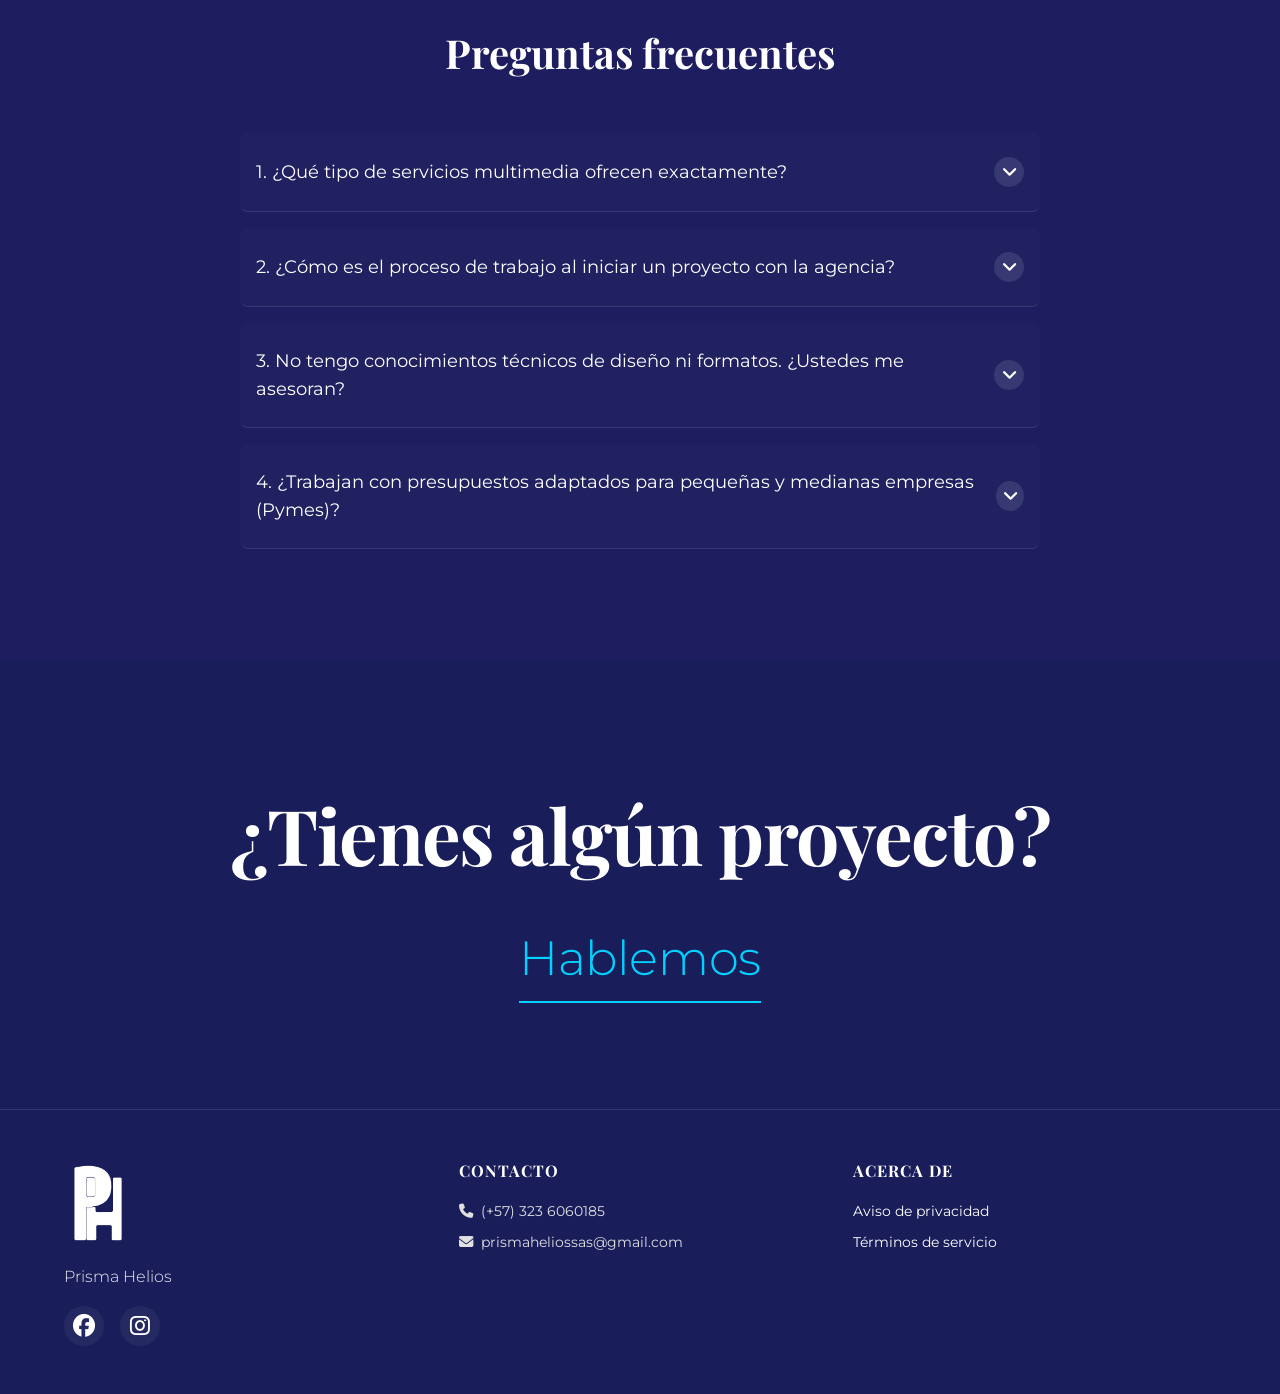
==== commit 81ec6e11: "mini camvio" ====
--- a/index.html
+++ b/index.html
@@ -211,7 +211,7 @@
         /* Contenedor de autenticación anclado a la esquina */
         .header-auth {
             position: absolute;
-            right: 1.5rem;
+            right: 10.5rem;
             top: 50%;
             transform: translateY(-50%);
             z-index: 10;
@@ -229,7 +229,7 @@
             .nav-group { flex-direction: column; width: 100%; gap: 0; text-align: center; }
             .nav-group a { display: block; padding: 1rem; border-bottom: 1px solid rgba(255,255,255,0.1); width: 100%; }
             .logo { flex-grow: 1; text-align: left; }
-            .header-auth { right: 1rem; }
+            .header-auth { right: 5.5rem; }
             .btn-login-nav span.login-text { display: none; }
         }
 
@@ -356,7 +356,7 @@
             box-shadow: 0 0 15px rgba(0, 210, 255, 0.4);
         }
 
-        .footer-column h4 { margin-bottom: 1rem; font-size: 1rem; text-transform: uppercase; letter-spacing: 1px; }
+        .footer-column h4 { margin-bottom: 1rem; font-size: 1rem; text-transform: uppercase; letter-spacing: 1px; font-family: var(--font-headings); }
         .footer-column ul { display: flex; flex-direction: column; gap: 0.5rem; }
         .footer-column ul li { display: flex; align-items: center; gap: 0.5rem; color: var(--color-text-muted); }
         
@@ -459,33 +459,120 @@
                     transform: scaleX(0);
                 }
 
+/* === OVERLAY DE PANTALLA COMPLETA === */
+.page-transition-overlay {
+    position: fixed;
+    top: 0;
+    left: 0;
+    width: 100vw;       /* 100% del ancho de la ventana */
+    height: 100vh;      /* 100% del alto de la ventana */
+    background: linear-gradient(135deg, #29498dff, #462e73ff); /* Tu color institucional para evitar parpadeos */
+    z-index: 9999;      /* Asegura que quede por encima de todo */
+    opacity: 0;
+    pointer-events: none;
+    transition: opacity 0.4s ease-in-out;
+    
+    /* Centrado flexbox por seguridad */
+    display: flex;
+    justify-content: center;
+    align-items: center;
+    overflow: hidden;   /* Evita barras de desplazamiento */
+}
+
+/* Estado activo cuando inicia la animación */
+.page-transition-overlay.active {
+    opacity: 1;
+    pointer-events: all;
+}
+
+/* Contenedor interno al 100% */
+.transition-content {
+    width: 100%;
+    height: 100%;
+    display: flex;
+    justify-content: center;
+    align-items: center;
+    background-color: #0d3589, #351F65;  /* 👈 Asigna el mismo tono al fondo del contenedor */
+}
+
+.transition-content video {
+    width: auto;
+    height: 100%;
+    object-fit: contain; /* Utiliza contain si deseas mantener la relación de aspecto sin recortes */
+    object-position: center;
+    background-color: #0d3589, #351F65; /* 👈 Elimina cualquier fondo por defecto del elemento video */
+}
+
+
+
+        /* === BOTÓN DE IDIOMA (ES / EN) ===
+           Anclado a la derecha del header con position:absolute (igual que .header-auth),
+           por eso no desplaza el logo, los enlaces ni el botón de sesión. */
+        .lang-switch { position: absolute; right: 2rem; top: 50%; transform: translateY(-50%); z-index: 10; }
+        .btn-lang {
+            background-color: transparent;
+            border: 1px solid var(--color-accent);
+            color: var(--color-accent);
+            padding: 6px 16px;
+            border-radius: 20px;
+            font-size: 0.85rem;
+            font-family: var(--font-body);
+            cursor: pointer;
+            transition: var(--transition-smooth);
+            display: flex;
+            align-items: center;
+            gap: 8px;
+            white-space: nowrap;
+        }
+        .btn-lang:hover { background-color: var(--color-accent); color: var(--color-bg-dark); }
+        @media (max-width: 768px) {
+            .lang-switch { right: 1rem; }
+            .btn-lang { padding: 6px 12px; }
+        }
     </style>
 </head>
 <body>
+
+    <!-- OVERLAY DE TRANSICIÓN ANIMADA -->
+    <div id="page-transition" class="page-transition-overlay">
+        <div class="transition-content">
+            <!-- OPCIÓN A: Si tu animación es un video con canal alfa o MP4/WebM -->
+            <video id="transition-video" src="videoproyect.mp4" muted playsinline></video>
+
+            <!-- OPCIÓN B: Si es un loader/SVG animado en CSS -->
+            <!-- <div class="star-loader"></div> -->
+        </div>
+    </div>
 
     <!-- ================= HEADER ================= -->
     <header>
         <div class="container nav-container">
             <!-- Botón Menú Móvil -->
-            <button class="menu-toggle" id="mobile-menu-btn" aria-label="Abrir menú">
+            <button class="menu-toggle" id="mobile-menu-btn" aria-label="Abrir menú" data-i18n-aria-label="nav.menu">
                 <i class="fa-solid fa-bars"></i>
             </button>
 
             <!-- Logo + enlaces: único elemento dentro del flex centrado -->
             <nav class="nav-links" id="nav-links">
                 <div class="nav-group">
-                    <a href="index.html" class="active">Inicio</a>
-                    <a href="Nosotros.html">Nosotros</a>
-                </div>
-                <a href="index.html" title="Ir al Inicio" class="logo">
+                    <a data-i18n="nav.home" href="index.html" class="active">Inicio</a>
+                    <a data-i18n="nav.about" href="Nosotros.html">Nosotros</a>
+                </div>
+                <a href="index.html" title="Ir al Inicio" data-i18n-title="nav.logoTitle" class="logo">
                     <img src="Logosinfondo5.png" alt="" style="width: auto;height: 70px; display: block;">
                 </a>
                 <div class="nav-group">
-                    <a href="Servicios.html">Servicios</a>
-                    <a href="Contacto.html">Contactanos</a>
+                    <a data-i18n="nav.services" href="Servicios.html">Servicios</a>
+                    <a data-i18n="nav.contact" href="Contacto.html">Contactanos</a>
                 </div>
             </nav>
-            <div class="header-auth" id="auth-container"></div>
+        </div>
+        <div class="header-auth" id="auth-container"></div>
+        <!-- Botón de idioma ES / EN (fuera del flujo: no mueve el logo ni los enlaces) -->
+        <div class="lang-switch">
+            <button type="button" class="btn-lang" id="lang-toggle" aria-label="Cambiar idioma / Change language" title="Cambiar idioma / Change language">
+                <i class="fa-solid fa-globe"></i> <span id="lang-label">EN</span>
+            </button>
         </div>
     </header>
 
@@ -494,12 +581,12 @@
         <section id="inicio" class="container">
             <div class="hero-grid">
                 <div class="hero-text">
-                    <h1 class="hero-title">Ideas que se<br>transforman<br>en luz</h1>
-                    <p>En Prisma Helios  creamos soluciones innovadoras<br>que iluminan el camino hacia el futuro</p>
+                    <h1 class="hero-title" data-i18n="home.heroTitle">Ideas que se<br>transforman<br>en luz</h1>
+                    <p data-i18n="home.heroText">En Prisma Helios  creamos soluciones innovadoras<br>que iluminan el camino hacia el futuro</p>
                 </div>
                 <div class="hero-img-container">
                     <!-- Placeholder fotográfico -->
-                    <img src="Camara atardecer.png" alt="Cámara fotográfica profesional en el atardecer" class="hero-img">
+                    <img src="camaraatardecer.png" alt="Cámara fotográfica profesional en el atardecer" data-i18n-alt="home.heroAlt" class="hero-img">
                 </div>
             </div>
         </section>
@@ -508,66 +595,66 @@
         <section id="nosotros-teaser" class="container">
             <div class="about-grid">
                 <div class="about-img-container">
-                    <img src="Inicio-Quienessomos" alt="Equipo de trabajo en estudio multimedia" class="hero-img">
+                    <img src="inicioquienessomo" alt="Equipo de trabajo en estudio multimedia" data-i18n-alt="home.aboutAlt" class="hero-img">
                 </div>
                 <div class="about-text">
-                    <h1>¿Quienes somos?</h1>
-                    <p>Somos una agencia de contenido multimedial, con el objetivo de reforzar la identidad visual de las marcas emergentes. Nos basamos en la creatividad y la adaptabilidad de la marca en el entorno digital.</p>
-                    <a href="Nosotros.html" class="btn">Ver más</a>
+                    <h1 data-i18n="home.aboutTitle">¿Quienes somos?</h1>
+                    <p data-i18n="home.aboutText">Somos una agencia de contenido multimedial, con el objetivo de reforzar la identidad visual de las marcas emergentes. Nos basamos en la creatividad y la adaptabilidad de la marca en el entorno digital.</p>
+                    <a href="Nosotros.html" class="btn" data-i18n="home.more">Ver más</a>
                 </div>
             </div>
         </section>
 
         <!-- ================= SERVICIOS ================= -->
         <section id="servicios-teaser" class="container services-section">
-            <h2>¿Que ofrecemos?</h2>
+            <h2 data-i18n="home.offerTitle">¿Que ofrecemos?</h2>
             <div class="services-grid">
                 <div class="service-item">
                     <i class="fa-solid fa-video"></i>
-                    <h3>Producción audiovisual</h3>
+                    <h3 data-i18n="home.svcAudio">Producción audiovisual</h3>
                 </div>
                 <div class="service-item">
                     <i class="fa-solid fa-pen-nib"></i>
-                    <h3>Diseño gráfico</h3>
+                    <h3 data-i18n="home.svcDesign">Diseño gráfico</h3>
                 </div>
                 <div class="service-item">
                     <i class="fa-solid fa-camera"></i>
-                    <h3>Fotografía profesional</h3>
+                    <h3 data-i18n="home.svcPhoto">Fotografía profesional</h3>
                 </div>
                 <div class="service-item">
                     <i class="fa-solid fa-users-viewfinder"></i>
                     <h3>Branding</h3>
                 </div>
             </div>
-            <a href="Servicios.html" class="btn">Ver más</a>
+            <a href="Servicios.html" class="btn" data-i18n="home.more">Ver más</a>
         </section>
 
         <!-- ================= PREGUNTAS FRECUENTES ================= -->
         <section id="faq" class="faq-section">
             <div class="container">
-                <h2>Preguntas frecuentes</h2>
+                <h2 data-i18n="faq.title">Preguntas frecuentes</h2>
                 <div class="faq-container">
                     <details>
-                        <summary>1. ¿Qué tipo de servicios multimedia ofrecen exactamente?</summary>
-                        <div class="faq-content">
+                        <summary data-i18n="faq.q1">1. ¿Qué tipo de servicios multimedia ofrecen exactamente?</summary>
+                        <div class="faq-content" data-i18n="faq.a1">
                             Ofrecemos un catálogo completo que incluye producción de video, fotografía profesional corporativa, diseño de identidad visual y estrategias de branding digital adaptadas a tu nicho.
                         </div>
                     </details>
                     <details>
-                        <summary>2. ¿Cómo es el proceso de trabajo al iniciar un proyecto con la agencia?</summary>
-                        <div class="faq-content">
+                        <summary data-i18n="faq.q2">2. ¿Cómo es el proceso de trabajo al iniciar un proyecto con la agencia?</summary>
+                        <div class="faq-content" data-i18n="faq.a2">
                             Comenzamos con una reunión de descubrimiento para entender tus metas. Luego, presentamos una propuesta creativa y un cronograma, seguido de la producción y finalmente la fase de revisión y entrega.
                         </div>
                     </details>
                     <details>
-                        <summary>3. No tengo conocimientos técnicos de diseño ni formatos. ¿Ustedes me asesoran?</summary>
-                        <div class="faq-content">
+                        <summary data-i18n="faq.q3">3. No tengo conocimientos técnicos de diseño ni formatos. ¿Ustedes me asesoran?</summary>
+                        <div class="faq-content" data-i18n="faq.a3">
                             ¡Totalmente! Nuestro equipo de expertos te guiará en cada paso, explicándote los mejores formatos y resoluciones para las plataformas que vayas a utilizar, sin necesidad de que tengas experiencia previa.
                         </div>
                     </details>
                     <details>
-                        <summary>4. ¿Trabajan con presupuestos adaptados para pequeñas y medianas empresas (Pymes)?</summary>
-                        <div class="faq-content">
+                        <summary data-i18n="faq.q4">4. ¿Trabajan con presupuestos adaptados para pequeñas y medianas empresas (Pymes)?</summary>
+                        <div class="faq-content" data-i18n="faq.a4">
                             Sí, entendemos el ecosistema de las marcas emergentes y contamos con planes modulares que se ajustan a las necesidades y posibilidades de las Pymes sin sacrificar la calidad profesional.
                         </div>
                     </details>
@@ -576,8 +663,8 @@
         </section>
 
         <section class="cta-idea-section">
-            <h2 class="cta-idea-title">¿Tienes algún proyecto?</h2>
-            <a href="Contacto.html" class="cta-idea-link">Cuéntanosla</a>
+            <h2 class="cta-idea-title" data-i18n="cta.title">¿Tienes algún proyecto?</h2>
+            <a href="Contacto.html" class="cta-idea-link" data-i18n="cta.link">Hablemos</a>
         </section>
 
 
@@ -585,16 +672,16 @@
     <footer>
         <div class="container footer-grid">
             <div class="footer-column">
-                <div class="footer-logo"><img src="logosinfondo.png" alt="" style="width: auto; height: 90px;"></div>
+                <div class="footer-logo"><img src="Logo-sin-fondo.png" alt="" style="width: auto; height: 90px;"></div>
                 <p style="font-size: 1rem; color: #efedf6;">Prisma Helios</p>
                 <div class="social-links">
-                    <a href="#" aria-label="Facebook"><i class="fa-brands fa-facebook"></i></a>
-                    <a href="#" aria-label="Instagram"><i class="fa-brands fa-instagram"></i></a>
+                    <a href="https://www.facebook.com/profile.php?id=61594728850521" target="_blank" rel="noopener noreferrer" aria-label="facebook"><i class="fa-brands fa-facebook"></i></a>
+                    <a href="https://www.instagram.com/prismahelios_agencia/" target="_blank" rel="noopener noreferrer" aria-label="Instagram"><i class="fa-brands fa-instagram"></i></a>
                 </div>
             </div>
             
             <div class="footer-column">
-                <h4>CONTACTO</h4>
+                <h4 data-i18n="footer.contact">CONTACTO</h4>
                 <ul>
                     <li><i class="fa-solid fa-phone"></i> (+57) 323 6060185</li>
                     <li><i class="fa-solid fa-envelope"></i> prismaheliossas@gmail.com</li>
@@ -602,10 +689,10 @@
             </div>
             
             <div class="footer-column">
-                <h4>Acerca de</h4>
+                <h4 data-i18n="footer.about">Acerca de</h4>
                 <ul>
-                    <li><a href="#">Aviso de privacidad</a></li>
-                    <li><a href="#">Términos de servicio</a></li>
+                    <li><a href="#" data-i18n="footer.privacy">Aviso de privacidad</a></li>
+                    <li><a href="#" data-i18n="footer.terms">Términos de servicio</a></li>
                 </ul>
             </div>
         </div>
@@ -614,28 +701,28 @@
         <!-- ================= VENTANA MODAL (LOGIN) ================= -->
     <div class="modal-overlay" id="login-modal">
         <div class="modal-card">
-            <h3>Iniciar Sesión</h3>
+            <h3 data-i18n="auth.title">Iniciar Sesión</h3>
             <form id="login-form">
-                <input type="email" id="login-email" placeholder="Correo electrónico" required>
-                <input type="password" id="login-pass" placeholder="Contraseña" required>
+                <input type="email" id="login-email" placeholder="Correo electrónico" data-i18n-placeholder="auth.email" required>
+                <input type="password" id="login-pass" placeholder="Contraseña" data-i18n-placeholder="auth.password" required>
                 <div class="modal-actions">
-                    <button type="submit" class="btn-modal-submit">Ingresar</button>
-                    <button type="button" class="error-btn" id="close-modal-btn">Cancelar</button>
+                    <button type="submit" class="btn-modal-submit" data-i18n="auth.submit">Ingresar</button>
+                    <button type="button" class="error-btn" id="close-modal-btn" data-i18n="auth.cancel">Cancelar</button>
                 </div>
             </form>
 
             <div class="login-error-box" id="login-error">
-                <p><strong>Usuario no registrado</strong></p>
+                <p><strong data-i18n="auth.notFound">Usuario no registrado</strong></p>
                 <div class="error-options">
-                    <button type="button" class="error-btn" id="btn-retry">Intentar de nuevo</button>
-                    <button type="button" class="error-btn" id="btn-forgot">¿Olvidó su contraseña?</button>
-                    <button type="button" class="error-btn" id="btn-back">Regresar</button>
+                    <button type="button" class="error-btn" id="btn-retry" data-i18n="auth.retry">Intentar de nuevo</button>
+                    <button type="button" class="error-btn" id="btn-forgot" data-i18n="auth.forgot">¿Olvidó su contraseña?</button>
+                    <button type="button" class="error-btn" id="btn-back" data-i18n="auth.back">Regresar</button>
                 </div>
             </div>
         </div>
     </div>
 
-    <!-- ================= JAVASCRIPT VANILLA ================= -->
+    <!-- ================= JAVAS+CRIPT VANILLA ================= -->
     <script>
         document.addEventListener('DOMContentLoaded', () => {
             // 1. Funcionalidad Menú Hamburguesa
@@ -681,8 +768,8 @@
         authContainer.innerHTML = `
             <div class="user-profile-badge">
                 <i class="fa-solid fa-circle-user"></i>
-                <span>Bienvenido</span>
-                <button class="btn-logout" id="logout-btn" title="Cerrar sesión">
+                <span data-i18n="auth.welcome">Bienvenido</span>
+                <button class="btn-logout" id="logout-btn" title="Cerrar sesión" data-i18n-title="auth.logout">
                     <i class="fa-solid fa-right-from-bracket"></i>
                 </button>
             </div>
@@ -694,7 +781,7 @@
     } else {
         authContainer.innerHTML = `
             <button class="btn-login-nav" id="open-login-btn">
-                <i class="fa-solid fa-user"></i> <span class="login-text">Iniciar Sesión</span>
+                <i class="fa-solid fa-user"></i> <span class="login-text" data-i18n="auth.login">Iniciar Sesión</span>
             </button>
         `;
         document.getElementById('open-login-btn').addEventListener('click', () => {
@@ -734,6 +821,164 @@
 renderAuthUI(); // pinta el estado correcto (login o badge) apenas carga la página
             
             });
+
+document.addEventListener('DOMContentLoaded', () => {
+    const transitionOverlay = document.getElementById('page-transition');
+    const transitionVideo = document.getElementById('transition-video');
+
+    // Duración de la animación antes de la redirección (en milisegundos)
+    const TRANSITION_DURATION = 4000; 
+
+    // Seleccionamos todos los enlaces/botones del contenido principal y footer,
+    // EXCLUYENDO explícitamente los que estén dentro de <header>
+    const contentLinks = document.querySelectorAll('main a, footer a, .btn, .cta-idea-link, .info-card');
+
+    contentLinks.forEach(link => {
+        link.addEventListener('click', (e) => {
+            const targetUrl = link.getAttribute('href');
+
+            // Ignorar enlaces sin destino, anclas internas (#) o enlaces externos/PDFs
+            if (!targetUrl || 
+                targetUrl.startsWith('#') || 
+                targetUrl.startsWith('javascript:') || 
+                link.getAttribute('target') === '_blank') {
+                return;
+            }
+
+            // Prevenir la navegación inmediata del navegador
+            e.preventDefault();
+
+            // Activar la animación/overlay
+            transitionOverlay.classList.add('active');
+
+            // Si utilizas un video como animación, reproducirlo desde el inicio
+            if (transitionVideo) {
+                transitionVideo.currentTime = 0;
+                transitionVideo.play().catch(() => {});
+            }
+
+            // Esperar el tiempo de la animación antes de navegar a la nueva página
+            setTimeout(() => {
+                window.location.href = targetUrl;
+            }, TRANSITION_DURATION);
+        });
+    });
+
+    // Efecto de entrada suave (Fade-in) cuando la nueva página cargue
+    window.addEventListener('pageshow', () => {
+        transitionOverlay.classList.remove('active');
+    });
+});
+
+    </script>
+    <!-- ================= SELECTOR DE IDIOMA (ES / EN) =================
+         - El español es el contenido original del HTML: NO se reescribe.
+         - Al cambiar a inglés se guarda el texto original de cada elemento y
+           se reemplaza por la traducción; al volver a español se restaura tal cual.
+         - Para traducir un elemento nuevo: agrégale data-i18n="clave" (texto) o
+           data-i18n-placeholder / -alt / -title / -aria-label="clave" (atributos)
+           y añade "clave": "English text" al diccionario EN de abajo.
+         - El idioma elegido se recuerda entre páginas (localStorage). -->
+    <script>
+    (function () {
+        const EN = {
+        "nav.home": "Home",
+        "nav.about": "About Us",
+        "nav.services": "Services",
+        "nav.contact": "Contact Us",
+        "nav.menu": "Open menu",
+        "nav.logoTitle": "Go to Home",
+        "footer.contact": "CONTACT",
+        "footer.about": "About",
+        "footer.privacy": "Privacy Notice",
+        "footer.terms": "Terms of Service",
+        "auth.login": "Log In",
+        "auth.welcome": "Welcome",
+        "auth.logout": "Log out",
+        "auth.title": "Log In",
+        "auth.email": "Email",
+        "auth.password": "Password",
+        "auth.submit": "Log in",
+        "auth.cancel": "Cancel",
+        "auth.notFound": "User not registered",
+        "auth.retry": "Try again",
+        "auth.forgot": "Forgot your password?",
+        "auth.back": "Go back",
+        "doc.title": "Prisma Helios | Home",
+        "home.heroTitle": "Ideas that<br>transform<br>into light",
+        "home.heroText": "At Prisma Helios we create innovative solutions<br>that light the way to the future",
+        "home.heroAlt": "Professional camera at sunset",
+        "home.aboutAlt": "Team working in a multimedia studio",
+        "home.aboutTitle": "Who are we?",
+        "home.aboutText": "We are a multimedia content agency whose goal is to strengthen the visual identity of emerging brands. We build on creativity and on the brand's ability to adapt to the digital environment.",
+        "home.more": "Learn more",
+        "home.offerTitle": "What do we offer?",
+        "home.svcAudio": "Audiovisual production",
+        "home.svcDesign": "Graphic design",
+        "home.svcPhoto": "Professional photography",
+        "faq.title": "Frequently asked questions",
+        "faq.q1": "1. What kind of multimedia services do you offer, exactly?",
+        "faq.a1": "We offer a complete catalog that includes video production, professional corporate photography, visual identity design, and digital branding strategies tailored to your niche.",
+        "faq.q2": "2. What does the work process look like when starting a project with the agency?",
+        "faq.a2": "We start with a discovery meeting to understand your goals. Then we present a creative proposal and a timeline, followed by production and, finally, the review and delivery phase.",
+        "faq.q3": "3. I have no technical knowledge of design or formats. Will you advise me?",
+        "faq.a3": "Absolutely! Our team of experts will guide you every step of the way, explaining the best formats and resolutions for the platforms you plan to use, with no prior experience required.",
+        "faq.q4": "4. Do you work with budgets suited to small and medium-sized businesses (SMEs)?",
+        "faq.a4": "Yes, we understand the emerging-brand ecosystem and offer modular plans that fit the needs and means of SMEs without sacrificing professional quality.",
+        "cta.title": "Have a project in mind?",
+        "cta.link": "Let's talk"
+        };
+
+        const ATTRS = ['placeholder', 'alt', 'title', 'aria-label'];
+        const STORAGE_KEY = 'prismaIdioma';
+        const tituloES = document.title;
+        let lang = 'es';
+        try { lang = localStorage.getItem(STORAGE_KEY) === 'en' ? 'en' : 'es'; } catch (e) {}
+
+        const btn = document.getElementById('lang-toggle');
+        const label = document.getElementById('lang-label');
+
+        function aplicar() {
+            document.documentElement.lang = lang;
+
+            // Textos (guarda el original en español la primera vez que ve el elemento)
+            document.querySelectorAll('[data-i18n]').forEach(el => {
+                if (!('es' in el.dataset)) el.dataset.es = el.innerHTML;
+                const key = el.dataset.i18n;
+                el.innerHTML = (lang === 'en' && EN[key] !== undefined) ? EN[key] : el.dataset.es;
+            });
+
+            // Atributos (placeholder, alt, title, aria-label)
+            ATTRS.forEach(attr => {
+                const marca = 'data-i18n-' + attr;
+                const guardado = 'data-es-' + attr;
+                document.querySelectorAll('[' + marca + ']').forEach(el => {
+                    if (!el.hasAttribute(guardado)) el.setAttribute(guardado, el.getAttribute(attr) || '');
+                    const key = el.getAttribute(marca);
+                    el.setAttribute(attr, (lang === 'en' && EN[key] !== undefined) ? EN[key] : el.getAttribute(guardado));
+                });
+            });
+
+            document.title = (lang === 'en' && EN['doc.title']) ? EN['doc.title'] : tituloES;
+            if (label) label.textContent = (lang === 'es') ? 'EN' : 'ES'; // muestra el idioma al que se cambia
+        }
+
+        if (btn) {
+            btn.addEventListener('click', () => {
+                lang = (lang === 'es') ? 'en' : 'es';
+                try { localStorage.setItem(STORAGE_KEY, lang); } catch (e) {}
+                aplicar();
+            });
+        }
+
+        // El bloque de sesión (Iniciar Sesión / Bienvenido) se vuelve a pintar por JS:
+        // se re-traduce automáticamente cada vez que cambia.
+        const auth = document.getElementById('auth-container');
+        if (auth) new MutationObserver(aplicar).observe(auth, { childList: true });
+
+        window.PrismaIdioma = { get lang() { return lang; }, aplicar: aplicar };
+        aplicar();
+    })();
     </script>
 </body>
 </html>
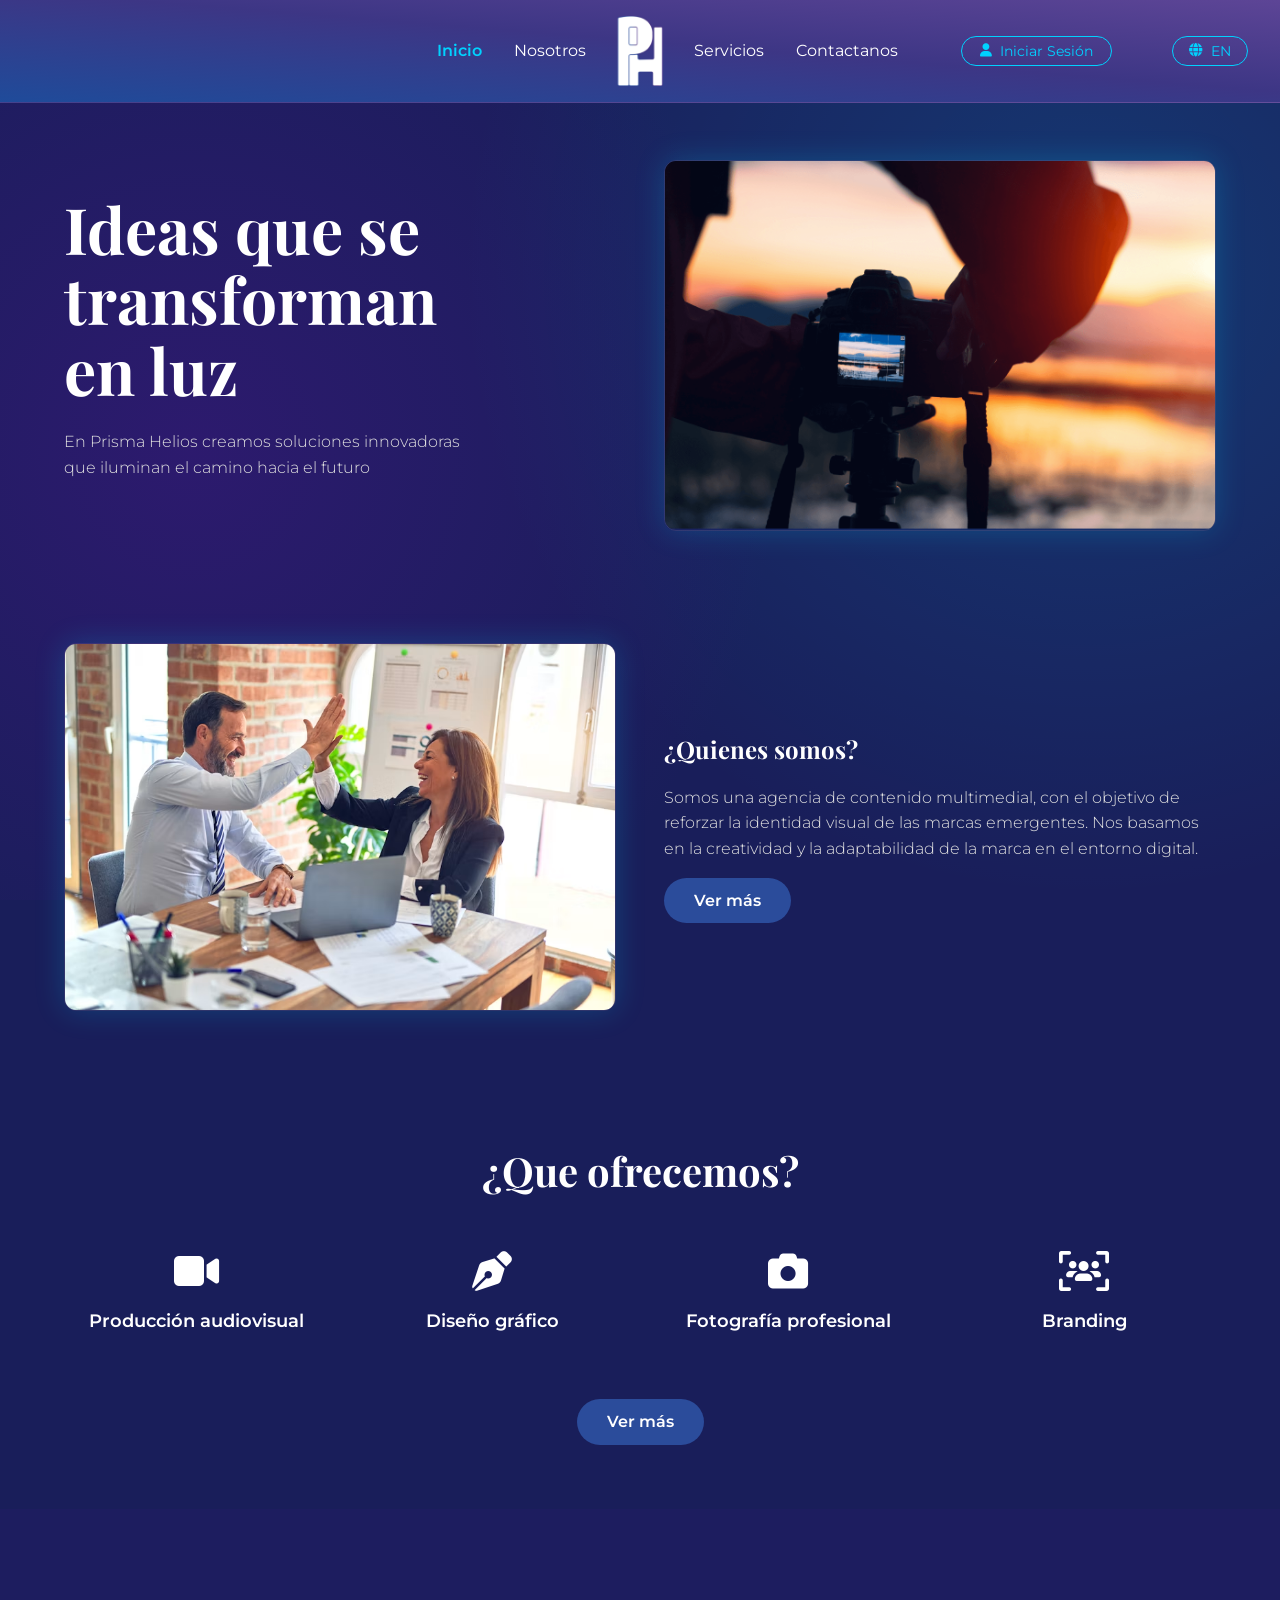
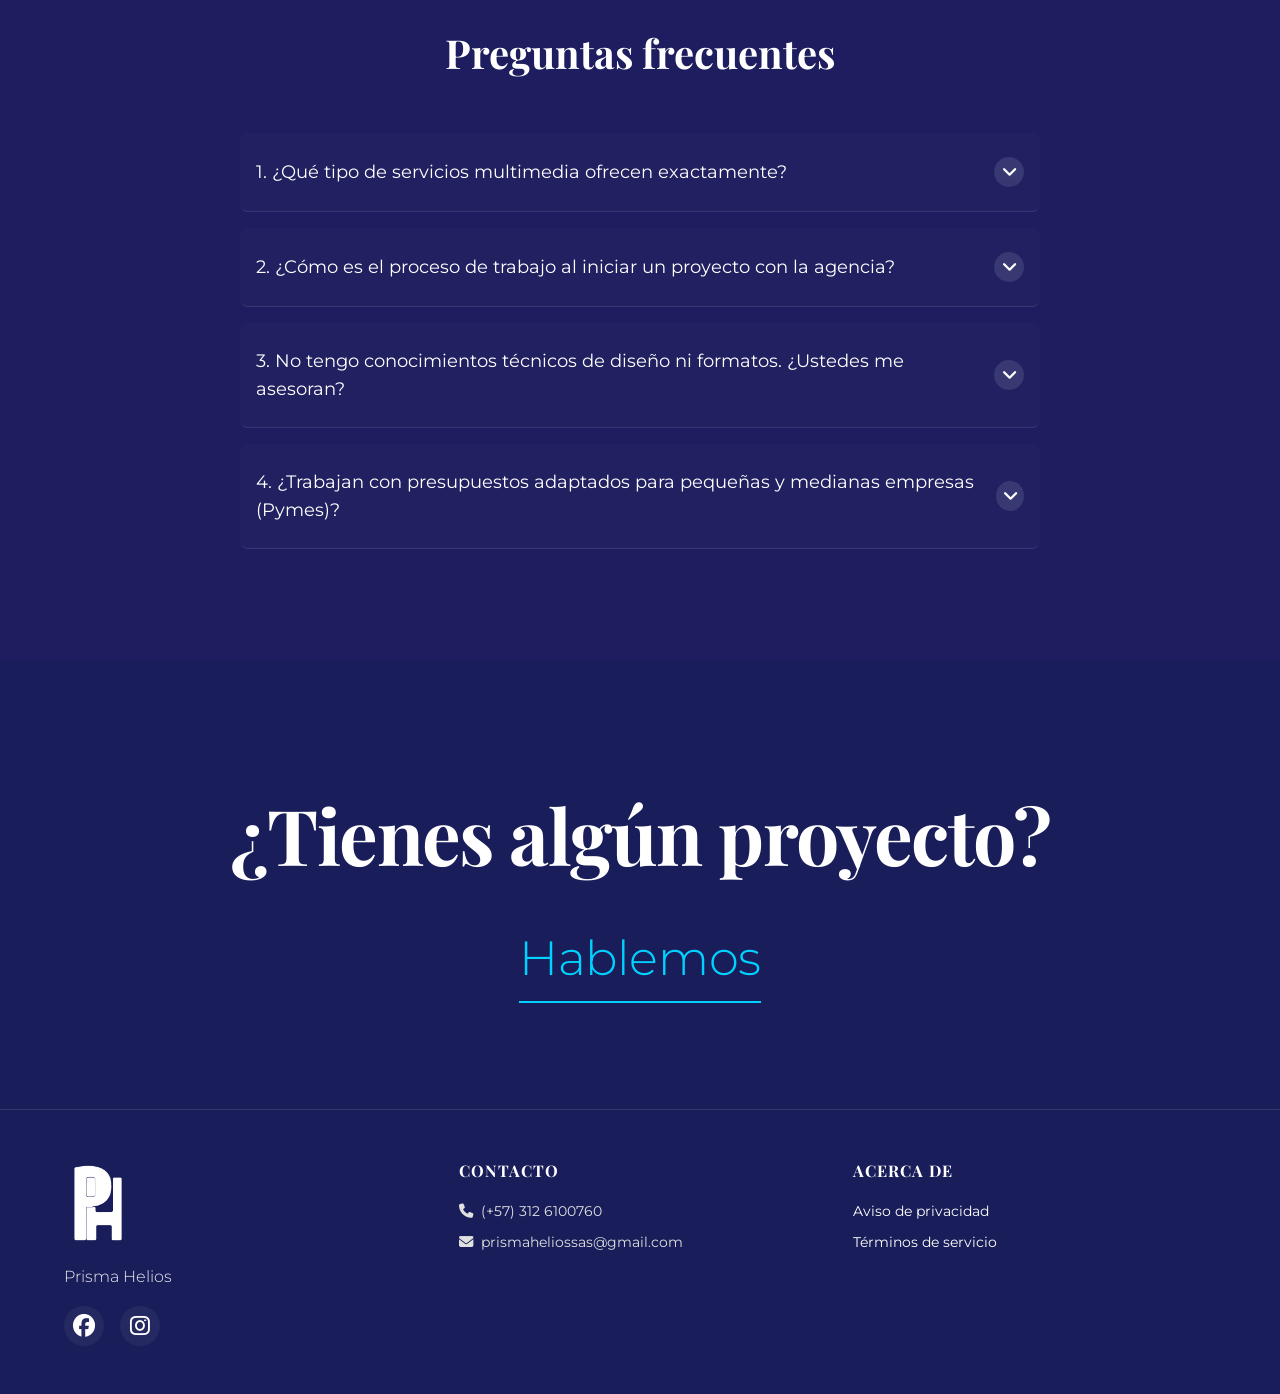
==== commit f5742006: "Redirección3" ====
--- a/index.html
+++ b/index.html
@@ -5,7 +5,7 @@
     <meta name="viewport" content="width=device-width, initial-scale=1.0">
     <title>Prisma Helios | Inicio</title>
         <!-- FAVICON -->
-    <link rel="icon" type="image/png" href="LOGO.png" style="width: auto; height: 10px;">
+    <link rel="icon" type="image/png" href="logos/LOGO.png" style="width: auto; height: 10px;">
     
     <!-- Google Fonts -->
     <link rel="preconnect" href="https://fonts.googleapis.com">
@@ -537,7 +537,7 @@
     <div id="page-transition" class="page-transition-overlay">
         <div class="transition-content">
             <!-- OPCIÓN A: Si tu animación es un video con canal alfa o MP4/WebM -->
-            <video id="transition-video" src="videoproyect.mp4" muted playsinline></video>
+            <video id="transition-video" src="animacion/videoproyect.mp4" muted playsinline></video>
 
             <!-- OPCIÓN B: Si es un loader/SVG animado en CSS -->
             <!-- <div class="star-loader"></div> -->
@@ -559,7 +559,7 @@
                     <a data-i18n="nav.about" href="Nosotros.html">Nosotros</a>
                 </div>
                 <a href="index.html" title="Ir al Inicio" data-i18n-title="nav.logoTitle" class="logo">
-                    <img src="Logosinfondo5.png" alt="" style="width: auto;height: 70px; display: block;">
+                    <img src="logos/Logosinfondo5.png" alt="" style="width: auto;height: 70px; display: block;">
                 </a>
                 <div class="nav-group">
                     <a data-i18n="nav.services" href="Servicios.html">Servicios</a>
@@ -586,7 +586,7 @@
                 </div>
                 <div class="hero-img-container">
                     <!-- Placeholder fotográfico -->
-                    <img src="camaraatardecer.png" alt="Cámara fotográfica profesional en el atardecer" data-i18n-alt="home.heroAlt" class="hero-img">
+                    <img src="imagenes/inicio/camaraatardecer.png" alt="Cámara fotográfica profesional en el atardecer" data-i18n-alt="home.heroAlt" class="hero-img">
                 </div>
             </div>
         </section>
@@ -595,7 +595,7 @@
         <section id="nosotros-teaser" class="container">
             <div class="about-grid">
                 <div class="about-img-container">
-                    <img src="inicioquienessomo" alt="Equipo de trabajo en estudio multimedia" data-i18n-alt="home.aboutAlt" class="hero-img">
+                    <img src="imagenes/inicio/inicioquienessomo" alt="Equipo de trabajo en estudio multimedia" data-i18n-alt="home.aboutAlt" class="hero-img">
                 </div>
                 <div class="about-text">
                     <h1 data-i18n="home.aboutTitle">¿Quienes somos?</h1>
@@ -672,18 +672,18 @@
     <footer>
         <div class="container footer-grid">
             <div class="footer-column">
-                <div class="footer-logo"><img src="Logo-sin-fondo.png" alt="" style="width: auto; height: 90px;"></div>
+                <div class="footer-logo"><img src="logos/Logo-sin-fondo.png" alt="" style="width: auto; height: 90px;"></div>
                 <p style="font-size: 1rem; color: #efedf6;">Prisma Helios</p>
                 <div class="social-links">
                     <a href="https://www.facebook.com/profile.php?id=61594728850521" target="_blank" rel="noopener noreferrer" aria-label="facebook"><i class="fa-brands fa-facebook"></i></a>
-                    <a href="https://www.instagram.com/prismahelios_agencia/" target="_blank" rel="noopener noreferrer" aria-label="Instagram"><i class="fa-brands fa-instagram"></i></a>
+                    <a href="https://www.instagram.com/prismahelios/" target="_blank" rel="noopener noreferrer" aria-label="Instagram"><i class="fa-brands fa-instagram"></i></a>
                 </div>
             </div>
             
             <div class="footer-column">
                 <h4 data-i18n="footer.contact">CONTACTO</h4>
                 <ul>
-                    <li><i class="fa-solid fa-phone"></i> (+57) 323 6060185</li>
+                    <li><i class="fa-solid fa-phone"></i> (+57) 312 6100760</li>
                     <li><i class="fa-solid fa-envelope"></i> prismaheliossas@gmail.com</li>
                 </ul>
             </div>
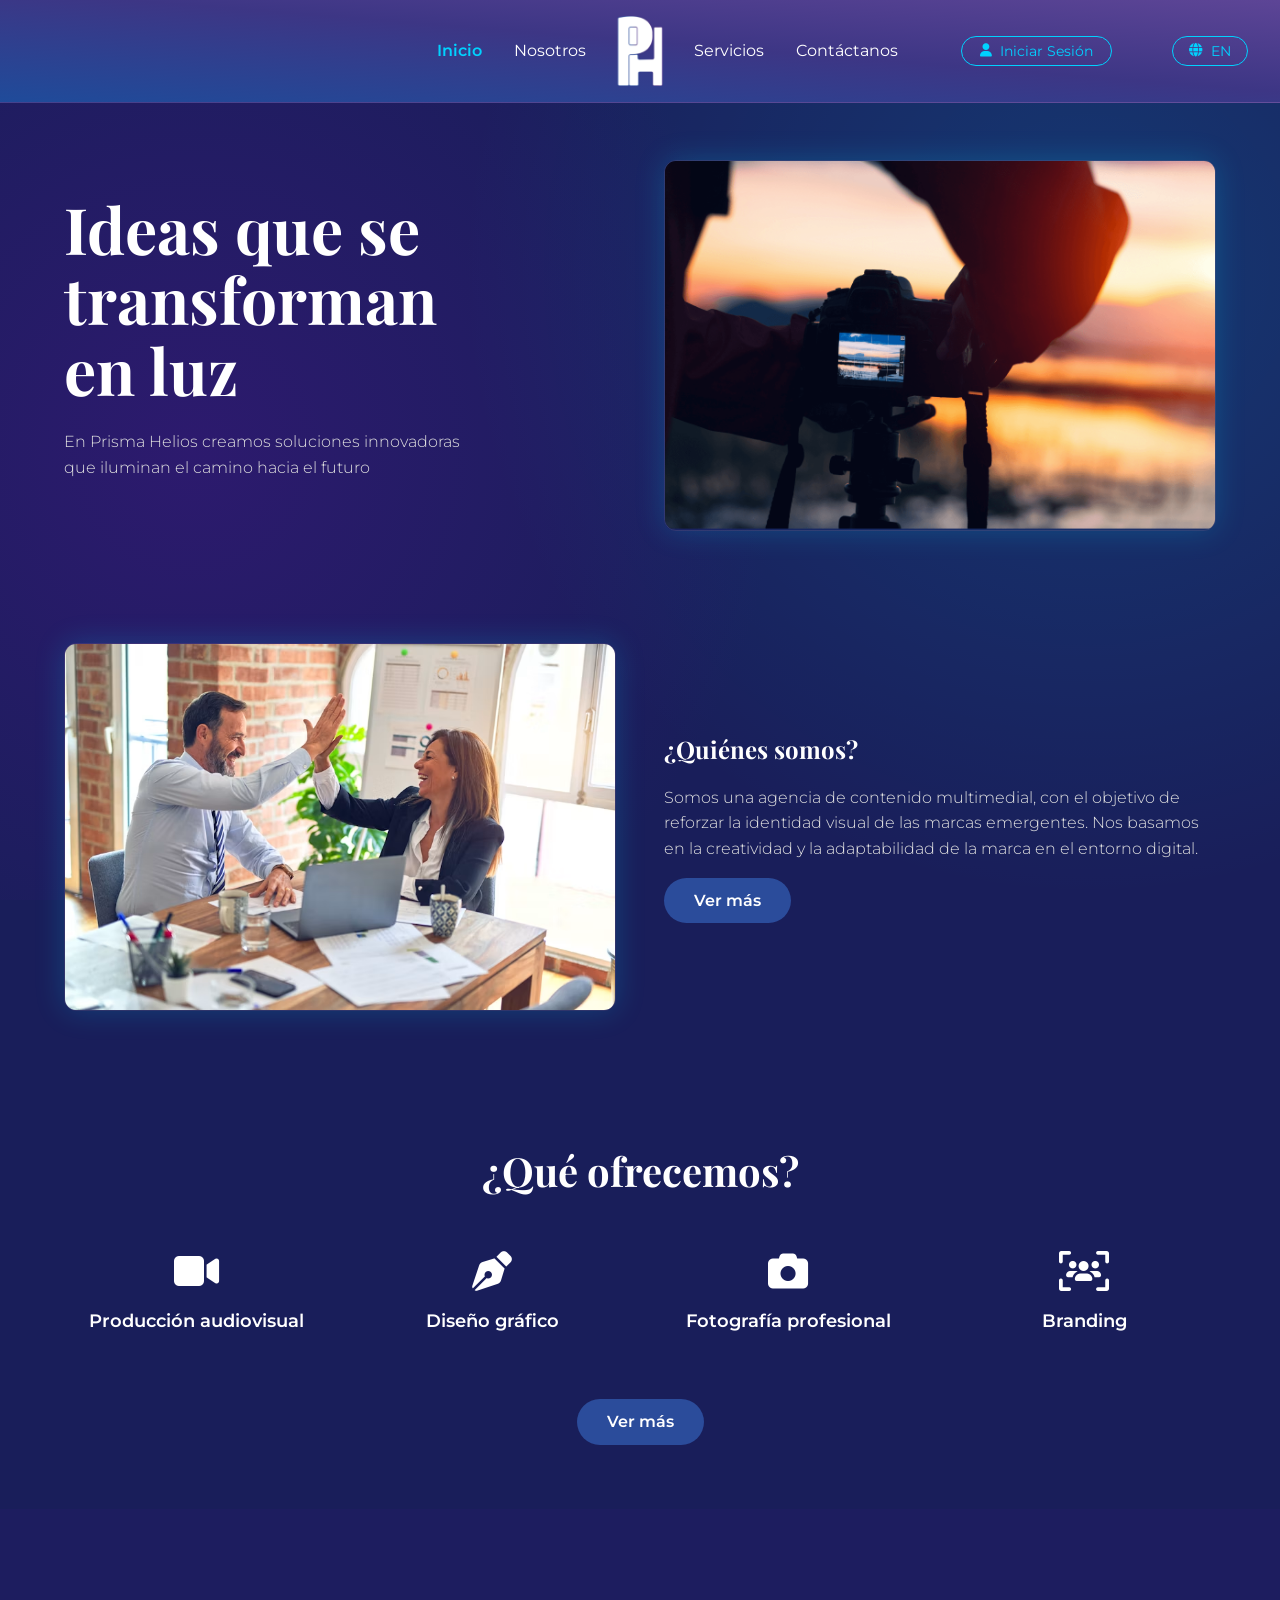
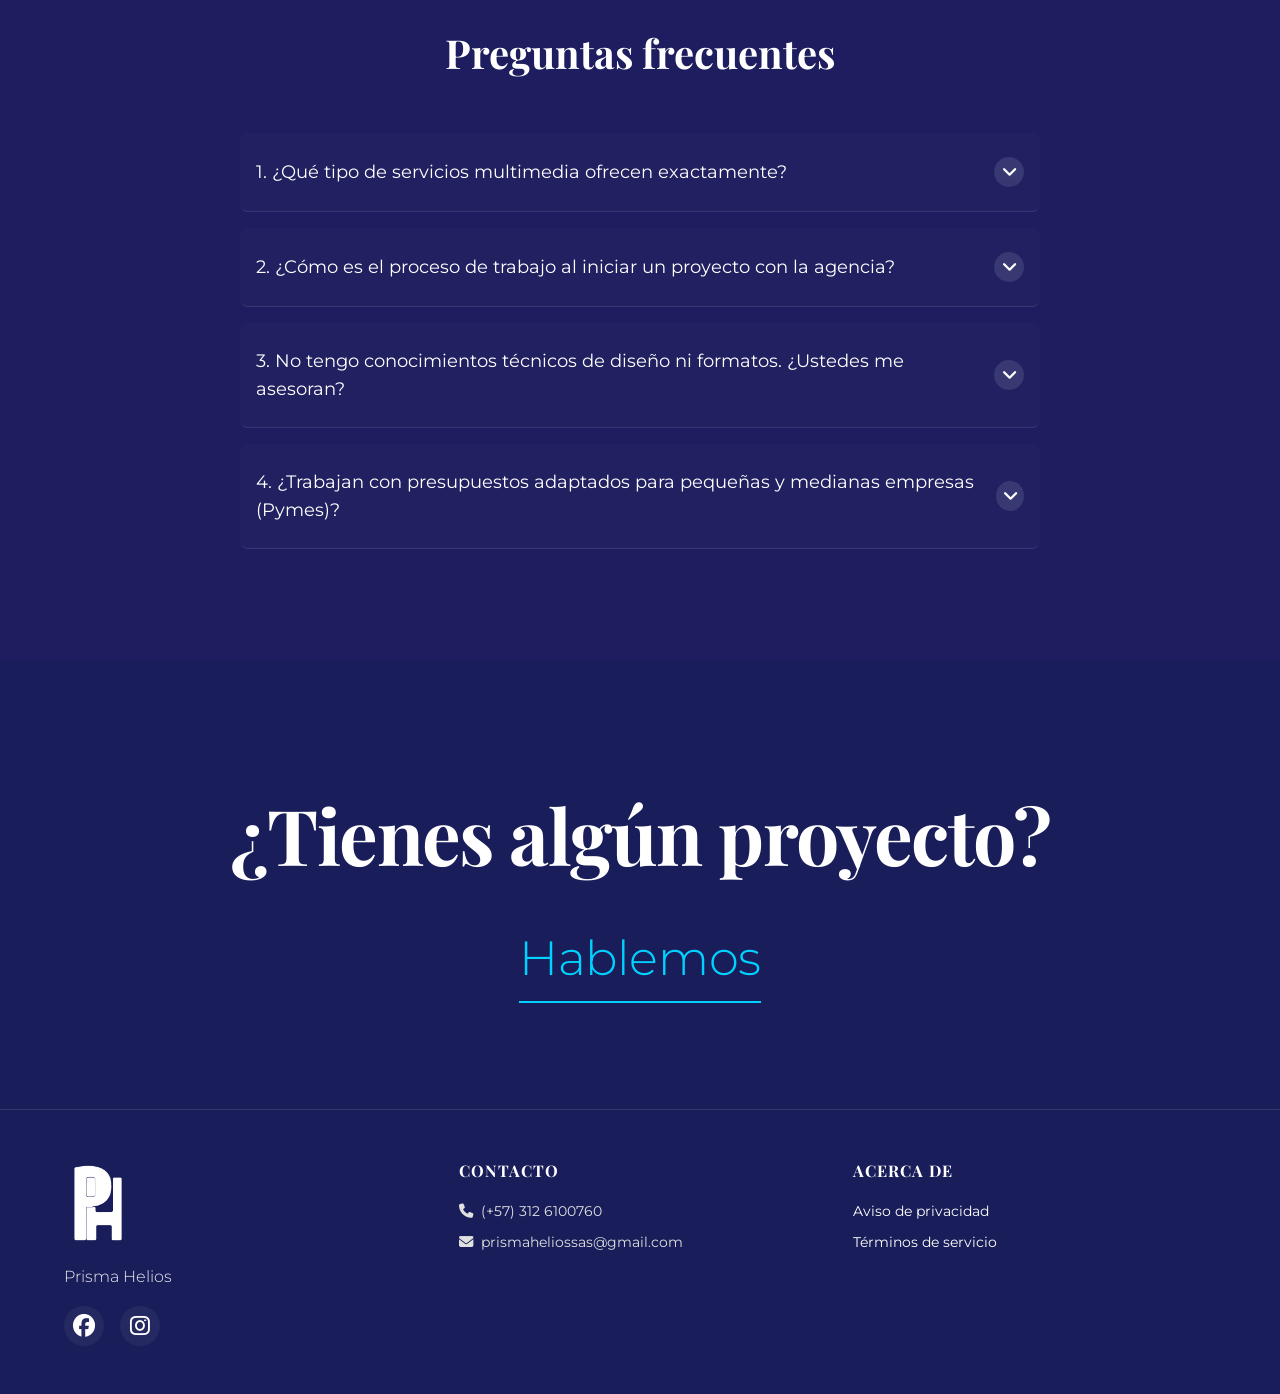
==== commit 5d73d87b: "Terminos y Privacidad" ====
--- a/index.html
+++ b/index.html
@@ -529,6 +529,293 @@
             .lang-switch { right: 1rem; }
             .btn-lang { padding: 6px 12px; }
         }
+
+
+        /* =========================================================
+           AJUSTES RESPONSIVOS PRISMA HELIOS — TABLETS Y MÓVILES
+           Solo actúan por debajo de 992px; escritorio sin cambios.
+        ========================================================= */
+        @media (max-width: 992px) {
+            .container { width: 100%; padding-left: 1.5rem; padding-right: 1.5rem; }
+            .hero-grid, .about-grid { gap: 2rem; }
+            .hero-grid > *, .about-grid > *, .contact-card { min-width: 0; }
+            .hero-img, .about-img-container img { width: 100%; height: auto; object-fit: cover; }
+            .services-grid { grid-template-columns: repeat(2, minmax(0, 1fr)); }
+            .faq-container { width: 100%; }
+        }
+
+        @media (max-width: 768px) {
+            /* Cabecera alineada como en Servicios y Contacto */
+            header { padding: .65rem 0; }
+            .nav-container { min-height: 56px; width: 100%; padding-left: 1rem; padding-right: 1rem; }
+            .menu-toggle {
+                display: block;
+                position: absolute;
+                left: 50%;
+                top: 50%;
+                transform: translate(-50%, -50%);
+                z-index: 12;
+                padding: .25rem;
+                line-height: 1;
+                font-size: 1.8rem;
+            }
+            .nav-links {
+                position: absolute;
+                top: calc(100% + .65rem);
+                left: 0;
+                right: 0;
+                transform: none;
+                width: 100%;
+                max-height: 0;
+                display: flex;
+                flex-direction: column;
+                align-items: stretch;
+                gap: 0;
+                overflow: hidden;
+                background: var(--color-primary);
+                border-radius: 0 0 12px 12px;
+                box-shadow: 0 12px 25px rgba(0,0,0,.25);
+                z-index: 11;
+                transition: max-height .3s ease-in-out;
+            }
+            .nav-links.active { max-height: 360px; padding-bottom: .5rem; }
+            .nav-group { display: flex; flex-direction: column; align-items: stretch; width: 100%; gap: 0; text-align: center; }
+            .nav-group a { display: block; width: 100%; padding: .85rem 1rem; border-bottom: 1px solid rgba(255,255,255,.1); }
+            .nav-links .logo { display: none; }
+            .header-auth { top: 50%; right: 6.6rem; transform: translateY(-50%); z-index: 13; }
+            .btn-login-nav { min-width: 48px; min-height: 42px; justify-content: center; padding: 6px 12px; }
+            .btn-login-nav span.login-text { display: none; }
+            .user-profile-badge { padding: 6px 10px; }
+            .lang-switch { top: 50%; right: .8rem; transform: translateY(-50%); z-index: 13; }
+            .btn-lang { min-height: 42px; padding: 6px 12px; gap: 7px; }
+
+            /* Contenido principal: sin desbordamientos ni espacios excesivos */
+            main { margin-top: 112px; padding-bottom: 2rem; }
+            section { padding: 3.5rem 0; }
+            #inicio { margin-bottom: 2rem; }
+            .hero-grid { grid-template-columns: minmax(0, 1fr); gap: 1.75rem; text-align: center; }
+            .hero-title { font-size: clamp(2.2rem, 8vw, 3.4rem); line-height: 1.12; overflow-wrap: anywhere; }
+            .hero-grid > div, .about-grid > div { min-width: 0; }
+            .hero-img { max-width: 100%; }
+            .about-grid { grid-template-columns: minmax(0, 1fr); gap: 1.5rem; text-align: center; }
+            .about-text h2, .services-section h2, .faq-section h2 { font-size: clamp(1.7rem, 6vw, 2.3rem); }
+            .about-img-container { order: -1; }
+            #nosotros-teaser { margin-bottom: 2rem; }
+            #servicio-teaser { padding-top: 2rem; }
+            .services-grid { grid-template-columns: minmax(0, 1fr); gap: 1.25rem; }
+            .summary, .faq-container, .faq-content { min-width: 0; }
+            summary { gap: .75rem; padding: 1rem .75rem; font-size: 1rem; text-align: left; }
+            .faq-content { overflow-wrap: anywhere; }
+            .contact-section { padding: 2.5rem 0 3rem; }
+            .contact-card { padding: 1.5rem; }
+            .contact-card h2 { font-size: 1.6rem; }
+
+            /* Pie de página centrado, como en Servicios/Contacto */
+            footer { padding: 2.5rem 0; }
+            .footer-grid { grid-template-columns: minmax(0, 1fr); gap: 2rem; text-align: center; }
+            .footer-column { width: 100%; min-width: 0; display: flex; flex-direction: column; align-items: center; }
+            .footer-logo { display: flex; justify-content: center; align-items: center; width: 100%; margin-bottom: .75rem; }
+            .footer-logo img { width: auto; max-width: min(180px, 55vw); height: auto !important; max-height: 90px; object-fit: contain; margin: 0 auto; }
+            .social-links { justify-content: center; align-items: center; flex-wrap: wrap; }
+            .footer-column ul { width: 100%; list-style: none; align-items: center; padding: 0; }
+            .footer-column ul li { display: flex; justify-content: center; align-items: flex-start; gap: .55rem; width: 100%; text-align: center; overflow-wrap: anywhere; }
+            .footer-column ul li a { overflow-wrap: anywhere; }
+        }
+
+        @media (max-width: 480px) {
+            .container { padding-left: 1rem; padding-right: 1rem; }
+            .nav-container { padding-left: .75rem; padding-right: .75rem; }
+            .header-auth { right: 6rem; }
+            .lang-switch { right: .65rem; }
+            .btn-lang { padding: 6px 10px; font-size: .8rem; }
+            main { margin-top: 104px; }
+            section { padding: 2.75rem 0; }
+            .hero-title { font-size: clamp(2rem, 9vw, 2.8rem); }
+            .contact-card { padding: 1.2rem; }
+            .footer-grid { gap: 1.75rem; }
+            .footer-column ul li { font-size: .9rem; }
+        }
+
+    
+
+        /* =========================================================
+           HEADER RESPONSIVO — MISMO DISEÑO QUE SERVICIOS
+           Solo modifica tabletas y móviles; escritorio permanece intacto.
+        ========================================================= */
+        @media (max-width: 768px) {
+            header {
+                padding: 1rem 0;
+            }
+
+            .nav-container {
+                position: relative;
+                width: 100%;
+                min-height: 70px;
+                padding-left: 1rem;
+                padding-right: 1rem;
+            }
+
+            .menu-toggle {
+                display: block;
+                position: absolute;
+                left: 50%;
+                top: 50%;
+                transform: translate(-50%, -50%);
+                z-index: 14;
+                padding: .25rem;
+                line-height: 1;
+                font-size: 1.8rem;
+            }
+
+            /* Menú desplegable en tres columnas: enlaces | logo | enlaces */
+            .nav-links {
+                position: absolute;
+                top: 100%;
+                left: 50%;
+                right: auto;
+                transform: translateX(-50%);
+                width: calc(100% - 2rem);
+                max-width: 520px;
+                display: grid;
+                grid-template-columns: minmax(0, 1fr) auto minmax(0, 1fr);
+                align-items: center;
+                gap: .5rem;
+                max-height: 0;
+                padding: 0 .5rem;
+                overflow: hidden;
+                background: var(--color-primary);
+                border-radius: 0 0 12px 12px;
+                box-shadow: 0 12px 25px rgba(0,0,0,.25);
+                z-index: 13;
+                transition: max-height .3s ease-in-out, padding .3s ease-in-out;
+            }
+
+            .nav-links.active {
+                max-height: 190px;
+                padding: .45rem .5rem .6rem;
+            }
+
+            .nav-group {
+                display: flex;
+                flex-direction: column;
+                align-items: stretch;
+                justify-content: center;
+                width: 100%;
+                min-width: 0;
+                gap: 0;
+                text-align: center;
+            }
+
+            .nav-group a {
+                display: flex;
+                justify-content: center;
+                align-items: center;
+                min-height: 60px;
+                width: 100%;
+                padding: .65rem .25rem;
+                border-bottom: 1px solid rgba(255,255,255,.1);
+                font-size: clamp(.82rem, 2.8vw, 1.05rem);
+                line-height: 1.25;
+                overflow-wrap: anywhere;
+            }
+
+            .nav-links .logo {
+                display: flex;
+                align-items: center;
+                justify-content: center;
+                flex: 0 0 auto;
+                width: auto;
+                text-align: center;
+            }
+
+            .nav-links .logo img {
+                width: auto !important;
+                height: 70px !important;
+                max-width: 64px;
+                object-fit: contain;
+            }
+
+            .header-auth {
+                top: 50%;
+                right: 6.5rem;
+                transform: translateY(-50%);
+                z-index: 15;
+            }
+
+            .btn-login-nav {
+                display: flex;
+                justify-content: center;
+                align-items: center;
+                min-width: 62px;
+                min-height: 42px;
+                padding: 6px 12px;
+            }
+
+            .btn-login-nav span.login-text {
+                display: none;
+            }
+
+            .user-profile-badge {
+                padding: 6px 9px;
+                max-width: 120px;
+                overflow: hidden;
+            }
+
+            .lang-switch {
+                top: 50%;
+                right: .8rem;
+                transform: translateY(-50%);
+                z-index: 15;
+            }
+
+            .btn-lang {
+                min-height: 42px;
+                padding: 6px 12px;
+                gap: 7px;
+            }
+        }
+
+        @media (max-width: 480px) {
+            .nav-container {
+                padding-left: .75rem;
+                padding-right: .75rem;
+            }
+
+            .header-auth {
+                right: 6rem;
+            }
+
+            .lang-switch {
+                right: .65rem;
+            }
+
+            .btn-lang {
+                padding: 6px 10px;
+                font-size: .8rem;
+            }
+
+            .nav-links {
+                width: calc(100% - 1rem);
+                gap: .2rem;
+                padding-left: .25rem;
+                padding-right: .25rem;
+            }
+
+            .nav-links.active {
+                padding: .35rem .25rem .5rem;
+            }
+
+            .nav-links .logo img {
+                height: 58px !important;
+                max-width: 52px;
+            }
+
+            .nav-group a {
+                min-height: 56px;
+                font-size: clamp(.75rem, 3.2vw, .9rem);
+            }
+        }
+
     </style>
 </head>
 <body>
@@ -563,7 +850,7 @@
                 </a>
                 <div class="nav-group">
                     <a data-i18n="nav.services" href="Servicios.html">Servicios</a>
-                    <a data-i18n="nav.contact" href="Contacto.html">Contactanos</a>
+                    <a data-i18n="nav.contact" href="Contacto.html">Contáctanos</a>
                 </div>
             </nav>
         </div>
@@ -598,7 +885,7 @@
                     <img src="imagenes/inicio/inicioquienessomo" alt="Equipo de trabajo en estudio multimedia" data-i18n-alt="home.aboutAlt" class="hero-img">
                 </div>
                 <div class="about-text">
-                    <h1 data-i18n="home.aboutTitle">¿Quienes somos?</h1>
+                    <h1 data-i18n="home.aboutTitle">¿Quiénes somos?</h1>
                     <p data-i18n="home.aboutText">Somos una agencia de contenido multimedial, con el objetivo de reforzar la identidad visual de las marcas emergentes. Nos basamos en la creatividad y la adaptabilidad de la marca en el entorno digital.</p>
                     <a href="Nosotros.html" class="btn" data-i18n="home.more">Ver más</a>
                 </div>
@@ -607,7 +894,7 @@
 
         <!-- ================= SERVICIOS ================= -->
         <section id="servicios-teaser" class="container services-section">
-            <h2 data-i18n="home.offerTitle">¿Que ofrecemos?</h2>
+            <h2 data-i18n="home.offerTitle">¿Qué ofrecemos?</h2>
             <div class="services-grid">
                 <div class="service-item">
                     <i class="fa-solid fa-video"></i>
@@ -691,8 +978,8 @@
             <div class="footer-column">
                 <h4 data-i18n="footer.about">Acerca de</h4>
                 <ul>
-                    <li><a href="#" data-i18n="footer.privacy">Aviso de privacidad</a></li>
-                    <li><a href="#" data-i18n="footer.terms">Términos de servicio</a></li>
+                    <li><a href="Privacidad.html" data-i18n="footer.privacy">Aviso de privacidad</a></li>
+                    <li><a href="Terminos.html" data-i18n="footer.terms">Términos de servicio</a></li>
                 </ul>
             </div>
         </div>
@@ -906,7 +1193,7 @@
         "auth.back": "Go back",
         "doc.title": "Prisma Helios | Home",
         "home.heroTitle": "Ideas that<br>transform<br>into light",
-        "home.heroText": "At Prisma Helios we create innovative solutions<br>that light the way to the future",
+        "home.heroText": "At Prisma Helios we create innovative<br>solutions that light the way to the future",
         "home.heroAlt": "Professional camera at sunset",
         "home.aboutAlt": "Team working in a multimedia studio",
         "home.aboutTitle": "Who are we?",
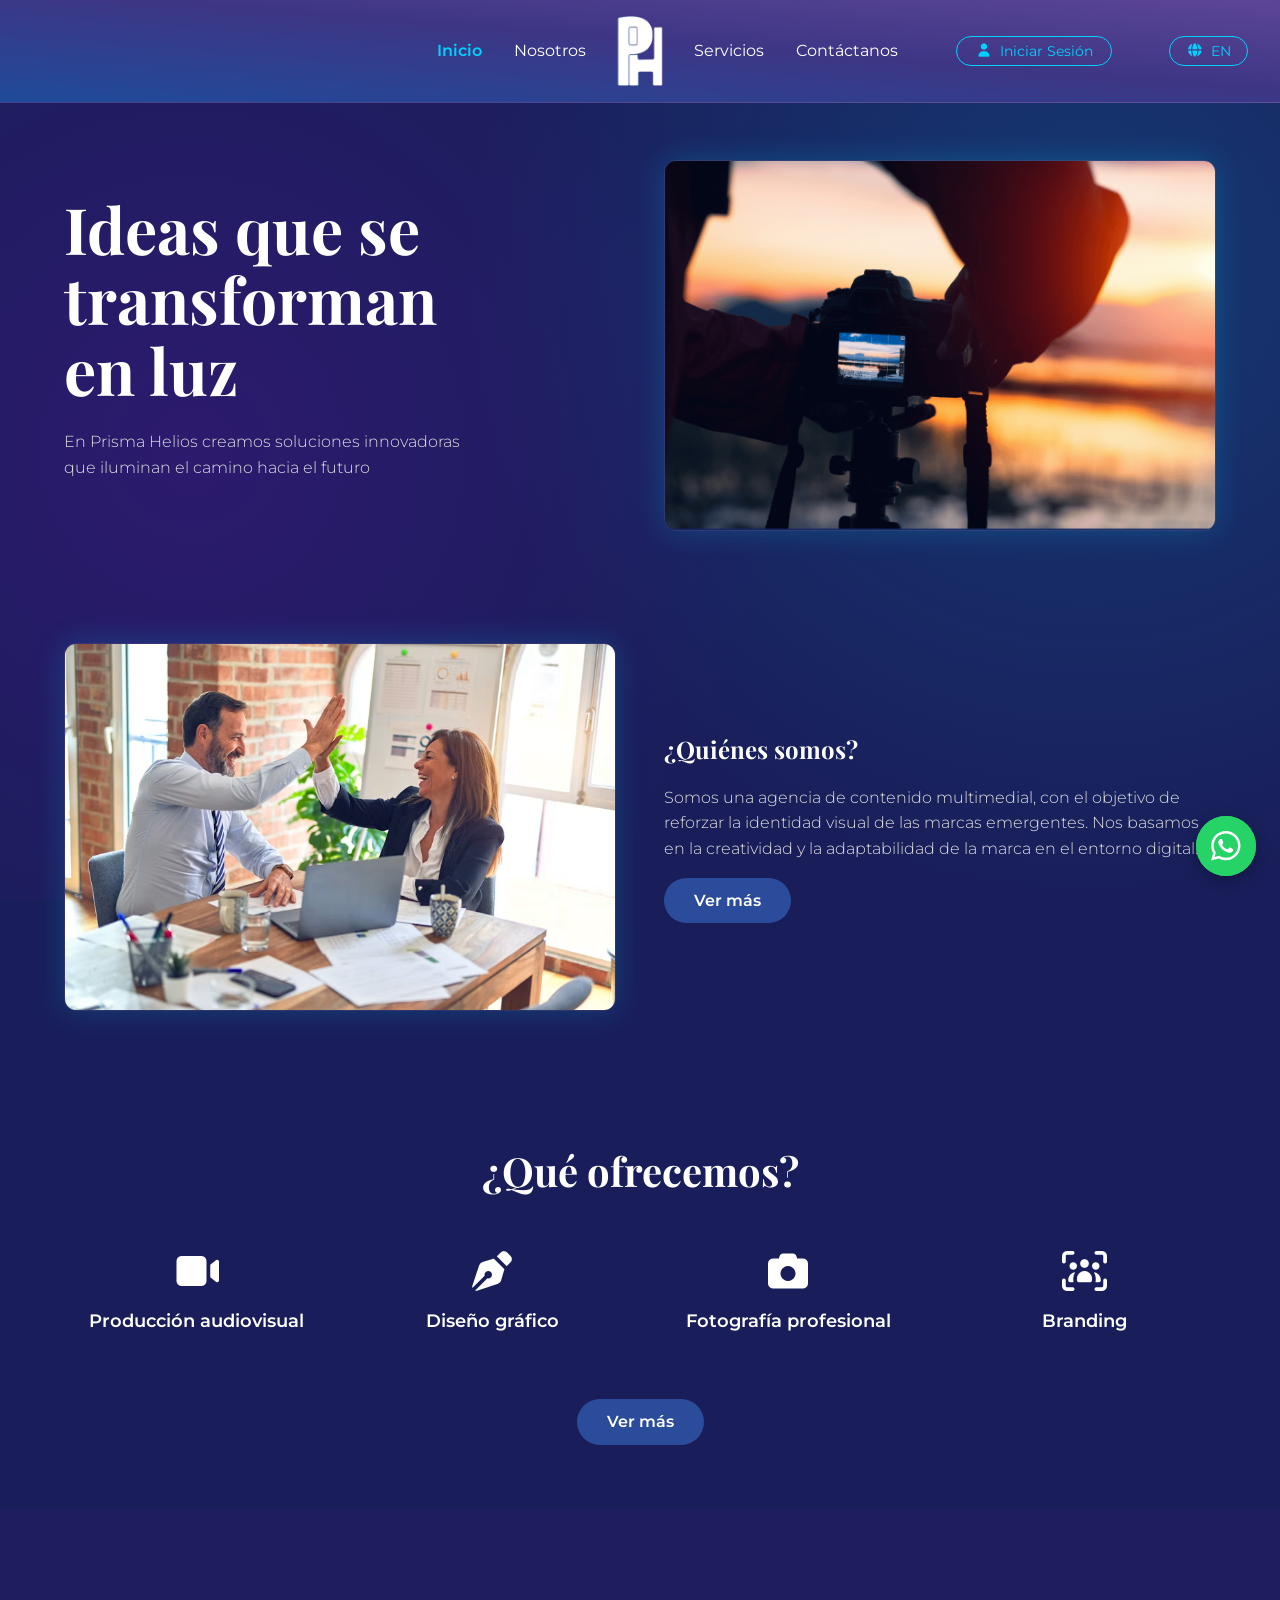
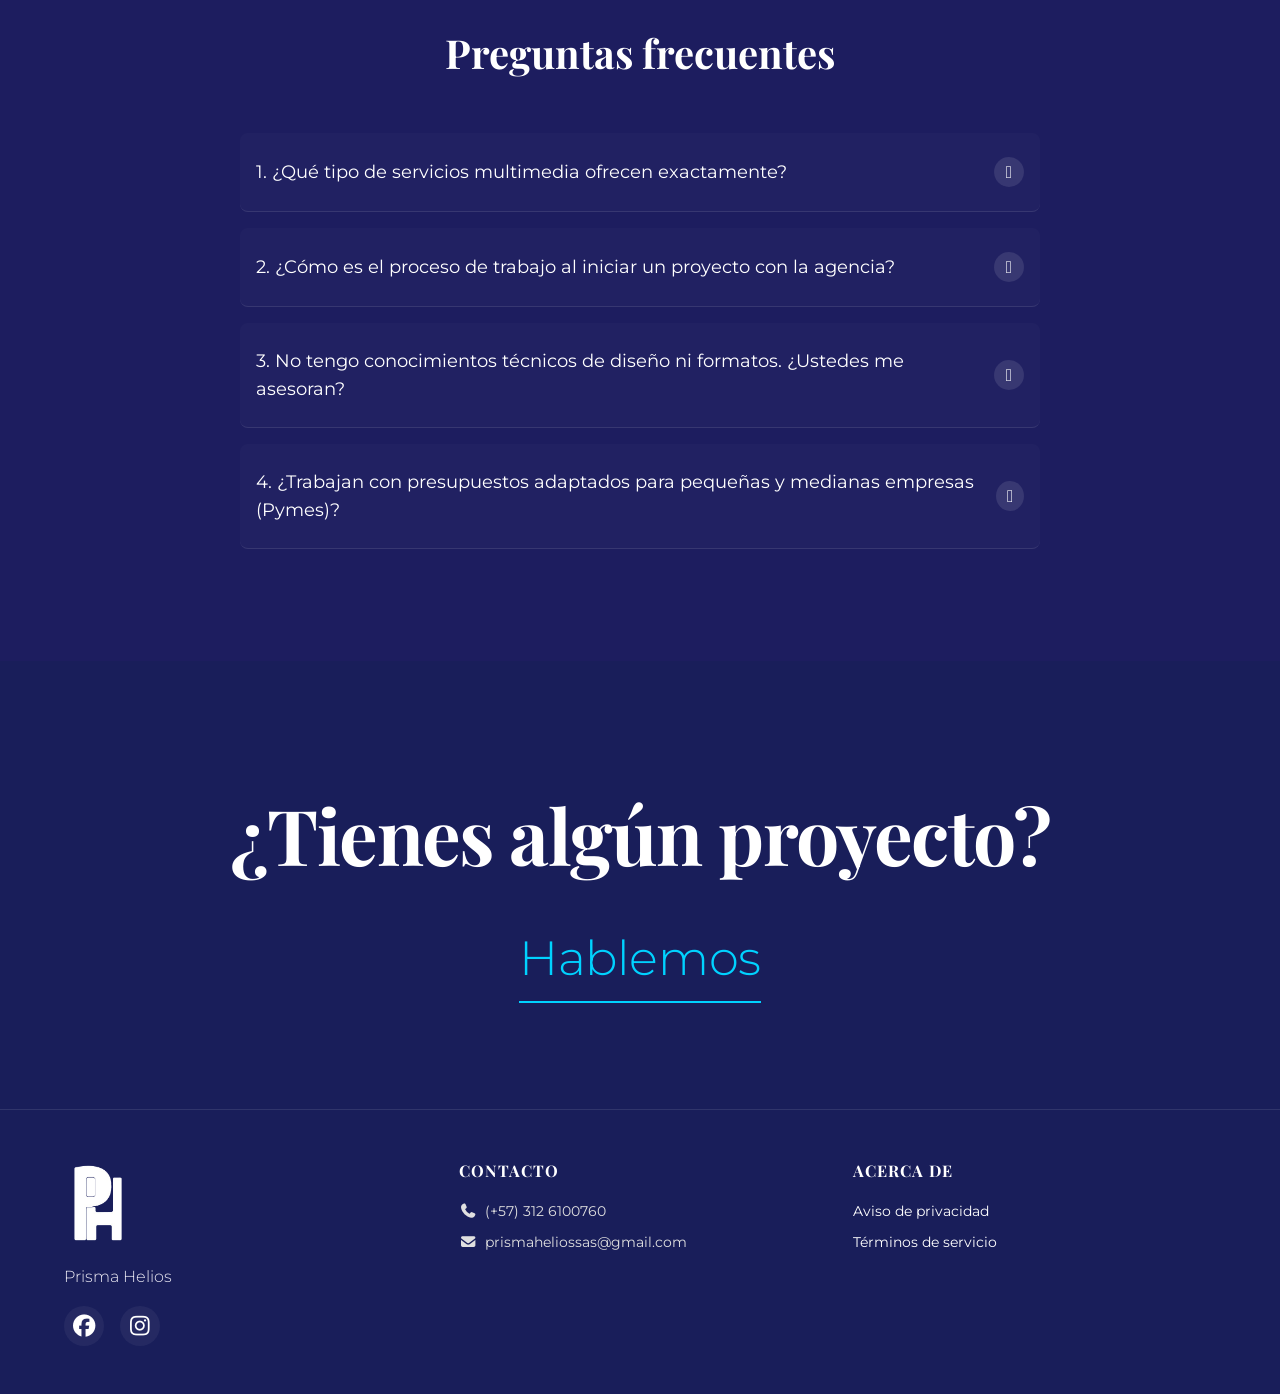
==== commit 8dd2603e: "Boton de whatsapp" ====
--- a/index.html
+++ b/index.html
@@ -13,10 +13,59 @@
     <link href="https://fonts.googleapis.com/css2?family=Montserrat:wght@300;400;600&family=Playfair+Display:ital,wght@0,400;0,700;1,400&display=swap" rel="stylesheet">
     
     <!-- FontAwesome para Iconos -->
-    <link rel="stylesheet" href="https://cdnjs.cloudflare.com/ajax/libs/font-awesome/6.4.0/css/all.min.css">
+    <link rel="stylesheet" href="fontawesome/css/all.min.css">
 
     <!-- En un entorno real, enlaza tu styles.css global aquí. Para este paso, incluyo los estilos directamente -->
     <style>
+
+@font-face {
+    font-family: 'Montserrat';
+    src: url('fonts/Montserrat/static/Montserrat-Regular.ttf') format('truetype');
+    font-weight: 400;
+    font-style: normal;
+    font-display: swap;
+}
+
+@font-face {
+    font-family: 'Montserrat';
+    src: url('fonts/Montserrat/static/Montserrat-Bold.ttf') format('truetype');
+    font-weight: 700;
+    font-style: normal;
+    font-display: swap;
+}
+
+@font-face {
+    font-family: 'Montserrat';
+    src: url('fonts/Montserrat/static/Montserrat-SemiBold.ttf') format('truetype');
+    font-weight: 600;
+    font-style: normal;
+    font-display: swap;
+}
+
+@font-face {
+    font-family: 'Playfair Display';
+    src: url('fonts/Playfair_Display/static/PlayfairDisplay-Regular.ttf') format('truetype');
+    font-weight: 400;
+    font-style: normal;
+    font-display: swap;
+}
+
+@font-face {
+    font-family: 'Playfair Display';
+    src: url('fonts/Playfair_Display/static/PlayfairDisplay-Bold.ttf') format('truetype');
+    font-weight: 700;
+    font-style: normal;
+    font-display: swap;
+}
+
+@font-face {
+    font-family: 'Playfair Display';
+    src: url('fonts/Playfair_Display/static/PlayfairDisplay-Black.ttf') format('truetype');
+    font-weight: 900;
+    font-style: normal;
+    font-display: swap;
+} 
+
         /* === IMPORTACIÓN DEL PASO 1 (Resumen para que funcione el archivo) === */
         :root {
             --color-bg-dark: #191e5a;
@@ -636,7 +685,124 @@
             .footer-column ul li { font-size: .9rem; }
         }
 
-    
+:root {
+            --wa-color:        #25D366;  /* Verde oficial de WhatsApp */
+            --wa-color-hover:  #1EBE5A;  /* Verde un poco más oscuro al pasar el cursor */
+            --wa-size:         60px;     /* Diámetro del botón en escritorio */
+            --wa-offset:       24px;     /* Margen respecto al borde inferior y derecho */
+            --wa-z-index:      1500;     /* Ver nota de capas más abajo */
+        }
+ 
+        /* ---------- Botón flotante ---------- */
+        .wa-float {
+            /* Posición fija en la esquina inferior derecha.
+               env(safe-area-inset-*) evita que lo tape la barra del
+               sistema en iPhone / móviles con "notch" o gestos. */
+            position: fixed;
+            right:  calc(var(--wa-offset) + env(safe-area-inset-right, 0px));
+            bottom: calc(var(--wa-offset) + env(safe-area-inset-bottom, 0px));
+ 
+            /* Capas del sitio: header = 1000, modal de login = 2000,
+               modal de servicios = 3000, transición de página = 9999.
+               1500 deja el botón sobre el header y el contenido, pero
+               por debajo de los modales y de la transición entre páginas. */
+            z-index: var(--wa-z-index);
+ 
+            /* Círculo con el icono centrado */
+            display: flex;
+            align-items: center;
+            justify-content: center;
+            width:  var(--wa-size);
+            height: var(--wa-size);
+            border-radius: 50%;
+            background: var(--wa-color);
+            color: #fff;
+            text-decoration: none;
+ 
+            /* Sombra base + transición suave para el hover */
+            box-shadow: 0 4px 14px rgba(0, 0, 0, 0.30);
+            transition: transform 0.25s ease, box-shadow 0.25s ease, background-color 0.25s ease;
+            -webkit-tap-highlight-color: transparent;
+        }
+ 
+        /* Icono SVG (hereda el color blanco con currentColor) */
+        .wa-float svg {
+            width: 56%;
+            height: 56%;
+            fill: currentColor;
+            display: block;
+        }
+ 
+        /* ---------- Efecto hover / foco por teclado ---------- */
+        .wa-float:hover,
+        .wa-float:focus-visible {
+            background: var(--wa-color-hover);
+            transform: scale(1.1);                          /* Ligero escalado */
+            box-shadow: 0 8px 22px rgba(0, 0, 0, 0.40);     /* Sombra más profunda */
+        }
+        .wa-float:active { transform: scale(0.96); }        /* Feedback al pulsar */
+        .wa-float:focus-visible { outline: 3px solid #fff; outline-offset: 3px; }
+ 
+        /* ---------- Anillo pulsante (llama la atención sin ser molesto) ---------- */
+        .wa-float::before {
+            content: "";
+            position: absolute;
+            inset: 0;
+            border-radius: 50%;
+            background: var(--wa-color);
+            z-index: -1;                 /* Queda detrás del círculo */
+            animation: wa-pulse 2.4s ease-out infinite;
+        }
+        @keyframes wa-pulse {
+            0%   { transform: scale(1);   opacity: 0.55; }
+            70%  { transform: scale(1.6); opacity: 0; }
+            100% { transform: scale(1.6); opacity: 0; }
+        }
+ 
+        /* ---------- Etiqueta "¿Necesitas ayuda?" (solo en dispositivos con cursor) ---------- */
+        .wa-float__label {
+            position: absolute;
+            right: calc(100% + 12px);    /* A la izquierda del botón */
+            top: 50%;
+            transform: translateY(-50%) translateX(8px);
+            padding: 8px 14px;
+            border-radius: 8px;
+            background: #fff;
+            color: #1b1b1b;
+            font: 600 0.85rem/1 'Montserrat', system-ui, sans-serif;
+            white-space: nowrap;
+            box-shadow: 0 4px 14px rgba(0, 0, 0, 0.20);
+            opacity: 0;
+            pointer-events: none;
+            transition: opacity 0.25s ease, transform 0.25s ease;
+        }
+        @media (hover: hover) {
+            .wa-float:hover .wa-float__label,
+            .wa-float:focus-visible .wa-float__label {
+                opacity: 1;
+                transform: translateY(-50%) translateX(0);
+            }
+        }
+ 
+        /* ---------- Responsive ---------- */
+        /* Tablets */
+        @media (max-width: 1024px) {
+            :root { --wa-size: 56px; --wa-offset: 20px; }
+        }
+        /* Móviles: más pequeño y más cerca del borde para no tapar contenido */
+        @media (max-width: 600px) {
+            :root { --wa-size: 52px; --wa-offset: 16px; }
+            .wa-float__label { display: none; }
+        }
+ 
+        /* Respeta a quien tiene desactivadas las animaciones en su sistema */
+        @media (prefers-reduced-motion: reduce) {
+            .wa-float, .wa-float__label { transition: none; }
+            .wa-float::before { animation: none; display: none; }
+        }
+ 
+        /* No imprimir el botón */
+        @media print { .wa-float { display: none; } }
 
         /* =========================================================
            HEADER RESPONSIVO — MISMO DISEÑO QUE SERVICIOS
@@ -1008,6 +1174,20 @@
             </div>
         </div>
     </div>
+
+        <a id="wa-float"
+       class="wa-float"
+       href="https://wa.me/"
+       target="_blank"
+       rel="noopener noreferrer"
+       aria-label="Chatea con nosotros por WhatsApp">
+        <span class="wa-float__label">¿Necesitas ayuda?</span>
+ 
+        <!-- Icono oficial de WhatsApp (SVG, no depende de librerías externas) -->
+        <svg viewBox="0 0 448 512" aria-hidden="true" focusable="false" xmlns="http://www.w3.org/2000/svg">
+            <path d="M380.9 97.1C339 55.1 283.2 32 223.9 32c-122.4 0-222 99.6-222 222 0 39.1 10.2 77.3 29.6 111L0 480l117.7-30.9c32.4 17.7 68.9 27 106.1 27h.1c122.3 0 224.1-99.6 224.1-222 0-59.3-25.2-115-67.1-157zm-157 341.6c-33.2 0-65.7-8.9-94-25.7l-6.7-4-69.8 18.3L72 359.2l-4.4-7c-18.5-29.4-28.2-63.3-28.2-98.2 0-101.7 82.8-184.5 184.6-184.5 49.3 0 95.6 19.2 130.4 54.1 34.8 34.9 56.2 81.2 56.1 130.5 0 101.8-84.9 184.6-186.6 184.6zm101.2-138.2c-5.5-2.8-32.8-16.2-37.9-18-5.1-1.9-8.8-2.8-12.5 2.8-3.7 5.6-14.3 18-17.6 21.8-3.2 3.7-6.5 4.2-12 1.4-32.6-16.3-54-29.1-75.5-66-5.7-9.8 5.7-9.1 16.3-30.3 1.8-3.7.9-6.9-.5-9.7-1.4-2.8-12.5-30.1-17.1-41.2-4.5-10.8-9.1-9.3-12.5-9.5-3.2-.2-6.9-.2-10.6-.2-3.7 0-9.7 1.4-14.8 6.9-5.1 5.6-19.4 19-19.4 46.3 0 27.3 19.9 53.7 22.6 57.4 2.8 3.7 39.1 59.7 94.8 83.8 35.2 15.2 49 16.5 66.6 13.9 10.7-1.6 32.8-13.4 37.4-26.4 4.6-13 4.6-24.1 3.2-26.4-1.3-2.5-5-3.9-10.5-6.6z"/>
+        </svg>
+    </a>
 
     <!-- ================= JAVAS+CRIPT VANILLA ================= -->
     <script>
@@ -1266,6 +1446,30 @@
         window.PrismaIdioma = { get lang() { return lang; }, aplicar: aplicar };
         aplicar();
     })();
+            const WHATSAPP_CONFIG = {
+            // Número en formato internacional: código de país + número,
+            // SIN "+", espacios, guiones ni paréntesis.
+            // Ejemplo Colombia (+57 300 123 4567)  →  "573126100760"
+            phone: "573126100760",
+ 
+            // Mensaje de bienvenida que aparecerá escrito en el chat.
+            // Déjalo vacío ("") si no quieres mensaje predeterminado.
+            message: "¡Hola! Quisiera recibir asesoría sobre los servicios de Prisma Helios."
+        };
+ 
+        /* ----- Lógica (no necesitas modificar nada de aquí hacia abajo) ----- */
+        (function () {
+            const btn = document.getElementById("wa-float");
+            if (!btn) return;
+ 
+            // Limpia el número por si se escribió con espacios, "+" o guiones
+            const phone = WHATSAPP_CONFIG.phone.replace(/\D/g, "");
+            const text  = WHATSAPP_CONFIG.message.trim();
+ 
+            // Construye https://wa.me/NUMERO?text=MENSAJE_CODIFICADO
+            btn.href = "https://wa.me/" + phone +
+                       (text ? "?text=" + encodeURIComponent(text) : "");
+        })();
     </script>
 </body>
 </html>
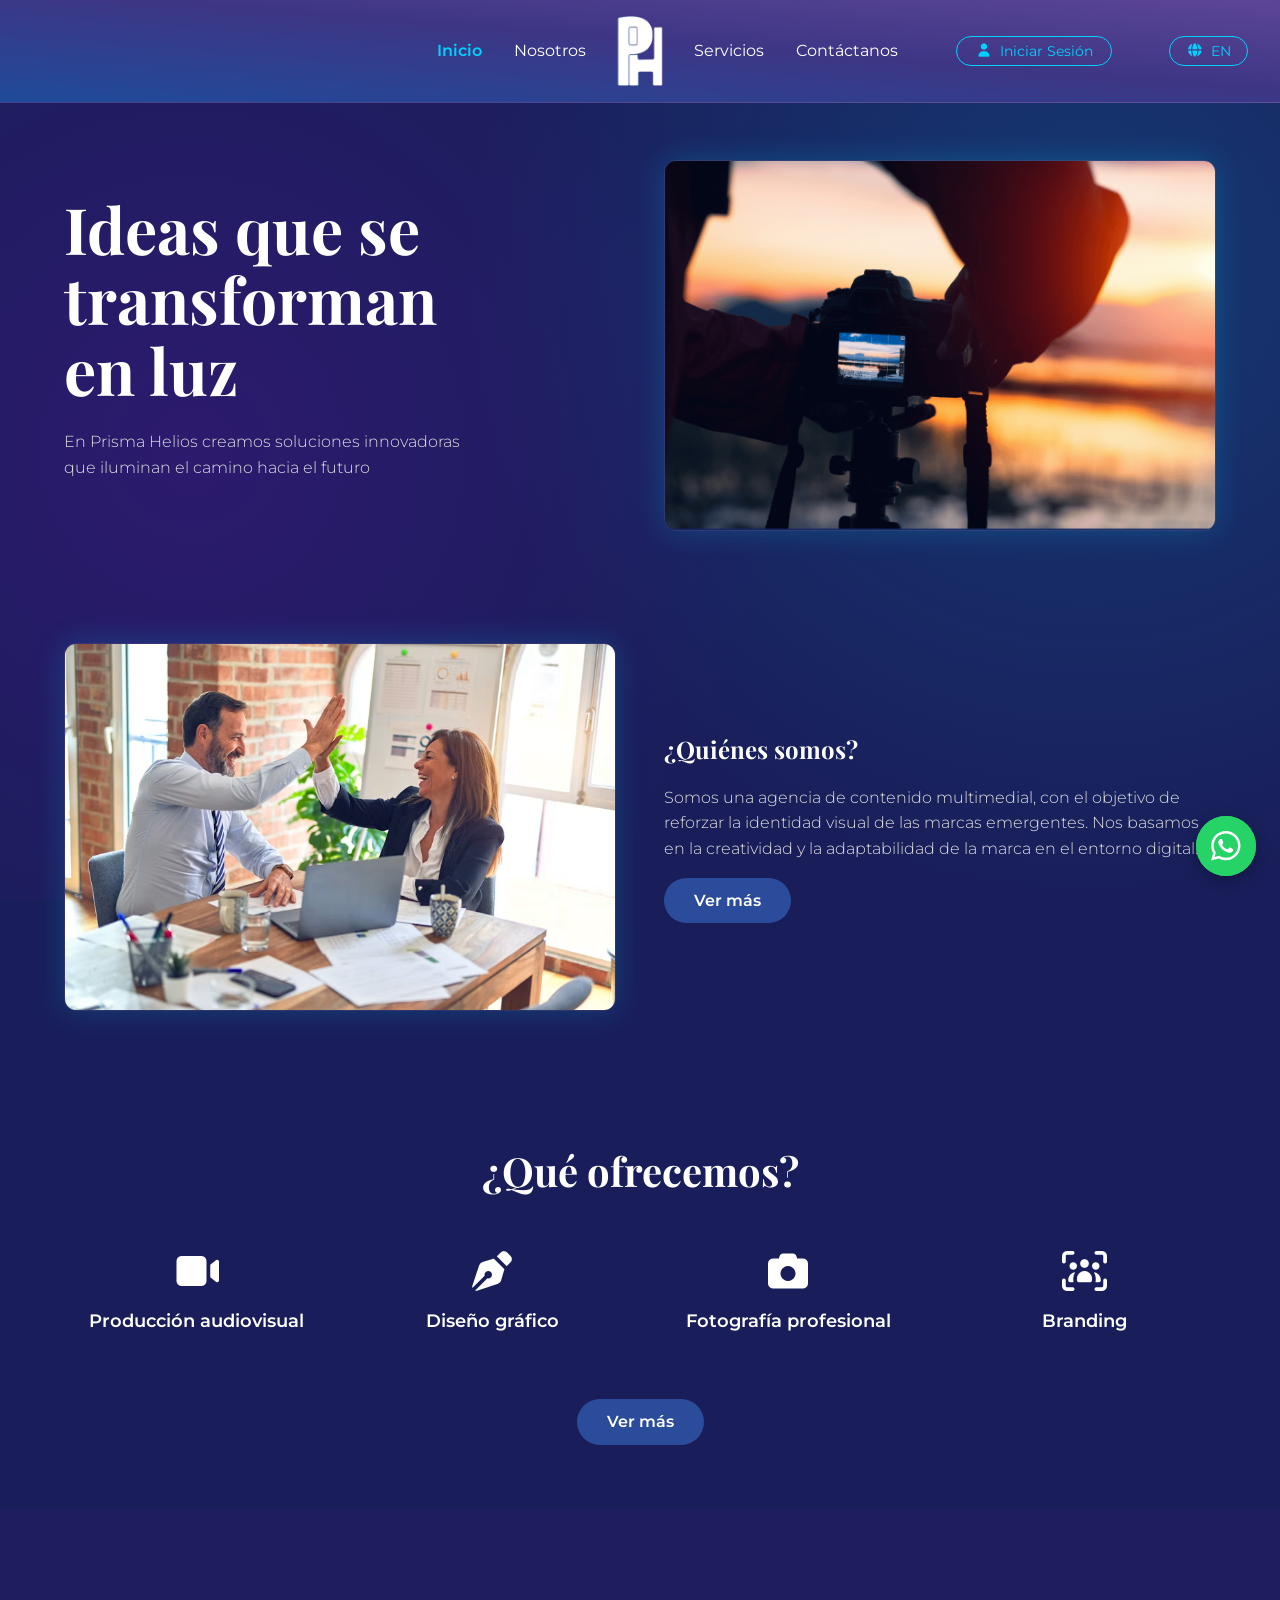
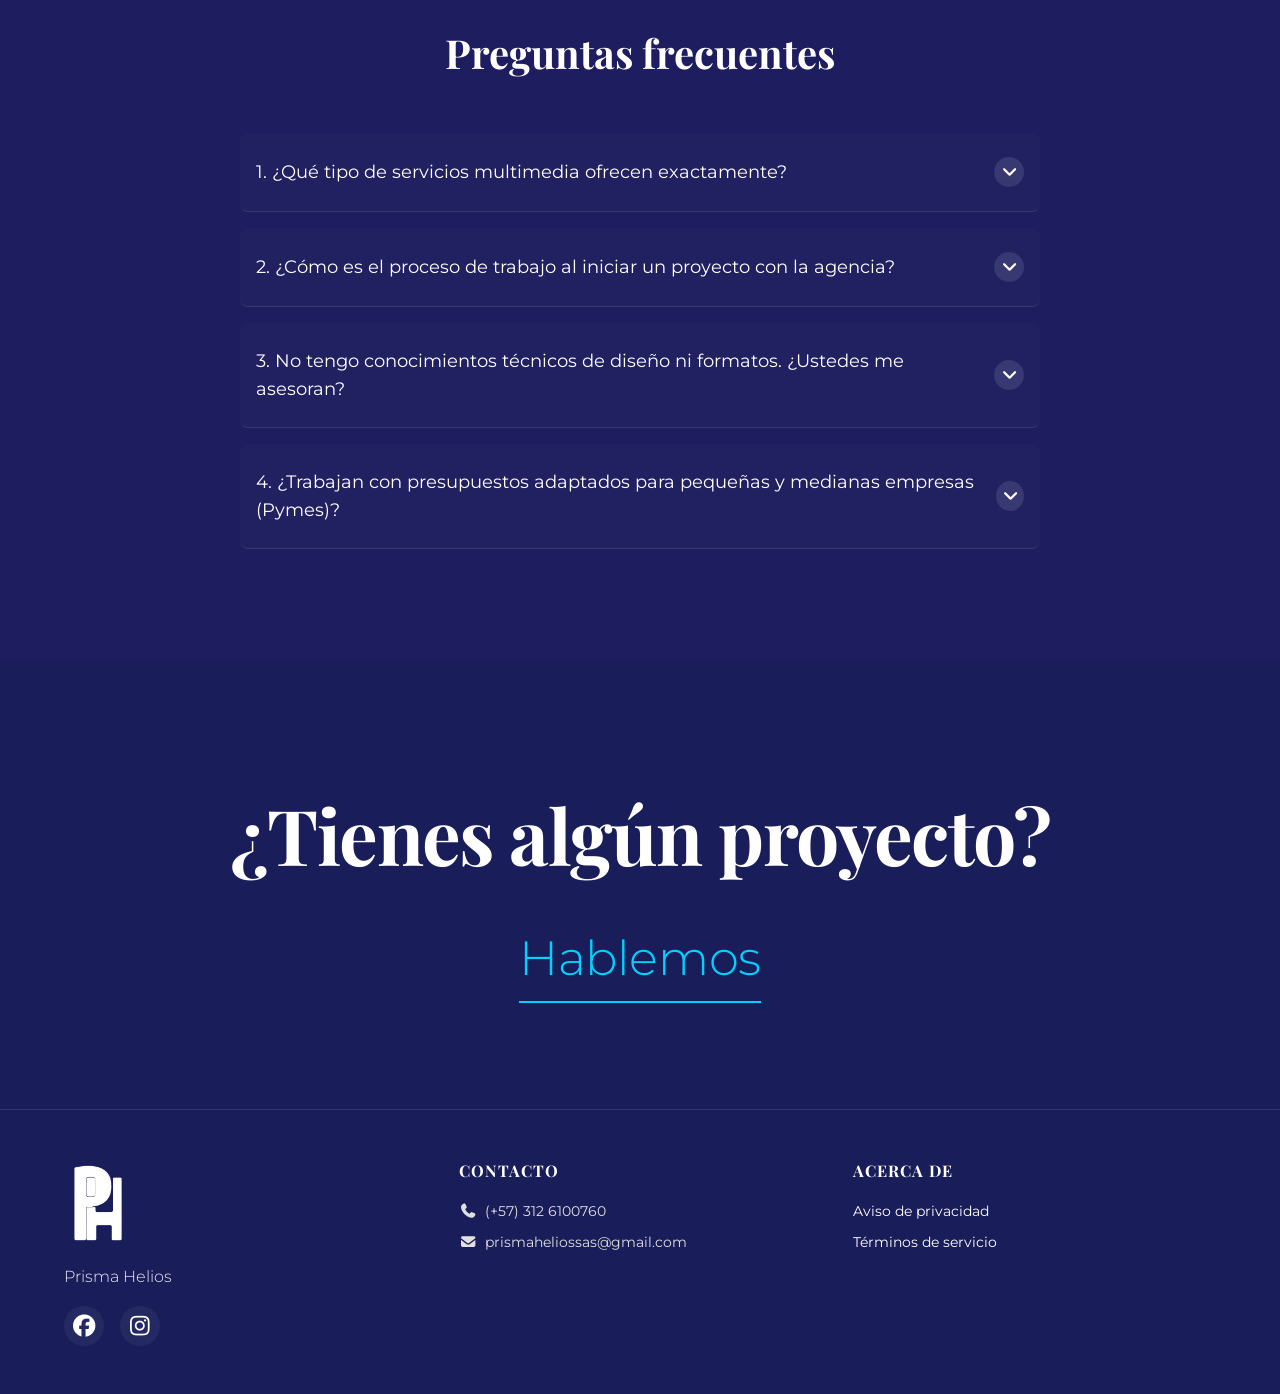
==== commit ec63a945: "Update index.html" ====
--- a/index.html
+++ b/index.html
@@ -65,6 +65,7 @@
     font-style: normal;
     font-display: swap;
 } 
+
 
         /* === IMPORTACIÓN DEL PASO 1 (Resumen para que funcione el archivo) === */
         :root {
@@ -339,13 +340,19 @@
         }
         summary:hover { color: var(--color-accent); }
         summary::-webkit-details-marker { display: none; }
-        summary::after {
-            content: '\f107';
-            font-family: 'Font Awesome 6 Free'; font-weight: 900;
-            background-color: rgba(255,255,255,0.1); border-radius: 50%;
-            width: 30px; height: 30px; display: flex; align-items: center; justify-content: center;
-            transition: transform 0.3s ease, background-color 0.3s ease;
-        }
+    summary::after {
+        content: '\f107';
+        font-family: 'Font Awesome 6 Free', 'FontAwesome';
+        font-weight: 900;
+        background-color: rgba(255,255,255,0.1); 
+        border-radius: 50%;
+        width: 30px; 
+        height: 30px; 
+        display: flex; 
+        align-items: center; 
+        justify-content: center;
+        transition: transform 0.3s ease, background-color 0.3s ease;
+    }
         details[open] summary::after { 
             transform: rotate(180deg); 
             background-color: var(--color-accent);
@@ -541,7 +548,7 @@
     display: flex;
     justify-content: center;
     align-items: center;
-    background-color: #0d3589, #351F65;  /* 👈 Asigna el mismo tono al fondo del contenedor */
+    background-color: #0d3589, #351F65;  /*  Asigna el mismo tono al fondo del contenedor */
 }
 
 .transition-content video {
@@ -549,7 +556,7 @@
     height: 100%;
     object-fit: contain; /* Utiliza contain si deseas mantener la relación de aspecto sin recortes */
     object-position: center;
-    background-color: #0d3589, #351F65; /* 👈 Elimina cualquier fondo por defecto del elemento video */
+    background-color: #0d3589, #351F65; /*  Elimina cualquier fondo por defecto del elemento video */
 }
 
 
@@ -685,124 +692,7 @@
             .footer-column ul li { font-size: .9rem; }
         }
 
-:root {
-            --wa-color:        #25D366;  /* Verde oficial de WhatsApp */
-            --wa-color-hover:  #1EBE5A;  /* Verde un poco más oscuro al pasar el cursor */
-            --wa-size:         60px;     /* Diámetro del botón en escritorio */
-            --wa-offset:       24px;     /* Margen respecto al borde inferior y derecho */
-            --wa-z-index:      1500;     /* Ver nota de capas más abajo */
-        }
- 
-        /* ---------- Botón flotante ---------- */
-        .wa-float {
-            /* Posición fija en la esquina inferior derecha.
-               env(safe-area-inset-*) evita que lo tape la barra del
-               sistema en iPhone / móviles con "notch" o gestos. */
-            position: fixed;
-            right:  calc(var(--wa-offset) + env(safe-area-inset-right, 0px));
-            bottom: calc(var(--wa-offset) + env(safe-area-inset-bottom, 0px));
- 
-            /* Capas del sitio: header = 1000, modal de login = 2000,
-               modal de servicios = 3000, transición de página = 9999.
-               1500 deja el botón sobre el header y el contenido, pero
-               por debajo de los modales y de la transición entre páginas. */
-            z-index: var(--wa-z-index);
- 
-            /* Círculo con el icono centrado */
-            display: flex;
-            align-items: center;
-            justify-content: center;
-            width:  var(--wa-size);
-            height: var(--wa-size);
-            border-radius: 50%;
-            background: var(--wa-color);
-            color: #fff;
-            text-decoration: none;
- 
-            /* Sombra base + transición suave para el hover */
-            box-shadow: 0 4px 14px rgba(0, 0, 0, 0.30);
-            transition: transform 0.25s ease, box-shadow 0.25s ease, background-color 0.25s ease;
-            -webkit-tap-highlight-color: transparent;
-        }
- 
-        /* Icono SVG (hereda el color blanco con currentColor) */
-        .wa-float svg {
-            width: 56%;
-            height: 56%;
-            fill: currentColor;
-            display: block;
-        }
- 
-        /* ---------- Efecto hover / foco por teclado ---------- */
-        .wa-float:hover,
-        .wa-float:focus-visible {
-            background: var(--wa-color-hover);
-            transform: scale(1.1);                          /* Ligero escalado */
-            box-shadow: 0 8px 22px rgba(0, 0, 0, 0.40);     /* Sombra más profunda */
-        }
-        .wa-float:active { transform: scale(0.96); }        /* Feedback al pulsar */
-        .wa-float:focus-visible { outline: 3px solid #fff; outline-offset: 3px; }
- 
-        /* ---------- Anillo pulsante (llama la atención sin ser molesto) ---------- */
-        .wa-float::before {
-            content: "";
-            position: absolute;
-            inset: 0;
-            border-radius: 50%;
-            background: var(--wa-color);
-            z-index: -1;                 /* Queda detrás del círculo */
-            animation: wa-pulse 2.4s ease-out infinite;
-        }
-        @keyframes wa-pulse {
-            0%   { transform: scale(1);   opacity: 0.55; }
-            70%  { transform: scale(1.6); opacity: 0; }
-            100% { transform: scale(1.6); opacity: 0; }
-        }
- 
-        /* ---------- Etiqueta "¿Necesitas ayuda?" (solo en dispositivos con cursor) ---------- */
-        .wa-float__label {
-            position: absolute;
-            right: calc(100% + 12px);    /* A la izquierda del botón */
-            top: 50%;
-            transform: translateY(-50%) translateX(8px);
-            padding: 8px 14px;
-            border-radius: 8px;
-            background: #fff;
-            color: #1b1b1b;
-            font: 600 0.85rem/1 'Montserrat', system-ui, sans-serif;
-            white-space: nowrap;
-            box-shadow: 0 4px 14px rgba(0, 0, 0, 0.20);
-            opacity: 0;
-            pointer-events: none;
-            transition: opacity 0.25s ease, transform 0.25s ease;
-        }
-        @media (hover: hover) {
-            .wa-float:hover .wa-float__label,
-            .wa-float:focus-visible .wa-float__label {
-                opacity: 1;
-                transform: translateY(-50%) translateX(0);
-            }
-        }
- 
-        /* ---------- Responsive ---------- */
-        /* Tablets */
-        @media (max-width: 1024px) {
-            :root { --wa-size: 56px; --wa-offset: 20px; }
-        }
-        /* Móviles: más pequeño y más cerca del borde para no tapar contenido */
-        @media (max-width: 600px) {
-            :root { --wa-size: 52px; --wa-offset: 16px; }
-            .wa-float__label { display: none; }
-        }
- 
-        /* Respeta a quien tiene desactivadas las animaciones en su sistema */
-        @media (prefers-reduced-motion: reduce) {
-            .wa-float, .wa-float__label { transition: none; }
-            .wa-float::before { animation: none; display: none; }
-        }
- 
-        /* No imprimir el botón */
-        @media print { .wa-float { display: none; } }
+    
 
         /* =========================================================
            HEADER RESPONSIVO — MISMO DISEÑO QUE SERVICIOS
@@ -981,6 +871,127 @@
                 font-size: clamp(.75rem, 3.2vw, .9rem);
             }
         }
+
+        /* ---------- Variables del botón (ajusta aquí sin tocar el resto) ---------- */
+        :root {
+            --wa-color:        #25D366;  /* Verde oficial de WhatsApp */
+            --wa-color-hover:  #1EBE5A;  /* Verde un poco más oscuro al pasar el cursor */
+            --wa-size:         60px;     /* Diámetro del botón en escritorio */
+            --wa-offset:       24px;     /* Margen respecto al borde inferior y derecho */
+            --wa-z-index:      1500;     /* Ver nota de capas más abajo */
+        }
+ 
+        /* ---------- Botón flotante ---------- */
+        .wa-float {
+            /* Posición fija en la esquina inferior derecha.
+               env(safe-area-inset-*) evita que lo tape la barra del
+               sistema en iPhone / móviles con "notch" o gestos. */
+            position: fixed;
+            right:  calc(var(--wa-offset) + env(safe-area-inset-right, 0px));
+            bottom: calc(var(--wa-offset) + env(safe-area-inset-bottom, 0px));
+ 
+            /* Capas del sitio: header = 1000, modal de login = 2000,
+               modal de servicios = 3000, transición de página = 9999.
+               1500 deja el botón sobre el header y el contenido, pero
+               por debajo de los modales y de la transición entre páginas. */
+            z-index: var(--wa-z-index);
+ 
+            /* Círculo con el icono centrado */
+            display: flex;
+            align-items: center;
+            justify-content: center;
+            width:  var(--wa-size);
+            height: var(--wa-size);
+            border-radius: 50%;
+            background: var(--wa-color);
+            color: #fff;
+            text-decoration: none;
+ 
+            /* Sombra base + transición suave para el hover */
+            box-shadow: 0 4px 14px rgba(0, 0, 0, 0.30);
+            transition: transform 0.25s ease, box-shadow 0.25s ease, background-color 0.25s ease;
+            -webkit-tap-highlight-color: transparent;
+        }
+ 
+        /* Icono SVG (hereda el color blanco con currentColor) */
+        .wa-float svg {
+            width: 56%;
+            height: 56%;
+            fill: currentColor;
+            display: block;
+        }
+ 
+        /* ---------- Efecto hover / foco por teclado ---------- */
+        .wa-float:hover,
+        .wa-float:focus-visible {
+            background: var(--wa-color-hover);
+            transform: scale(1.1);                          /* Ligero escalado */
+            box-shadow: 0 8px 22px rgba(0, 0, 0, 0.40);     /* Sombra más profunda */
+        }
+        .wa-float:active { transform: scale(0.96); }        /* Feedback al pulsar */
+        .wa-float:focus-visible { outline: 3px solid #fff; outline-offset: 3px; }
+ 
+        /* ---------- Anillo pulsante (llama la atención sin ser molesto) ---------- */
+        .wa-float::before {
+            content: "";
+            position: absolute;
+            inset: 0;
+            border-radius: 50%;
+            background: var(--wa-color);
+            z-index: -1;                 /* Queda detrás del círculo */
+            animation: wa-pulse 2.4s ease-out infinite;
+        }
+        @keyframes wa-pulse {
+            0%   { transform: scale(1);   opacity: 0.55; }
+            70%  { transform: scale(1.6); opacity: 0; }
+            100% { transform: scale(1.6); opacity: 0; }
+        }
+ 
+        /* ---------- Etiqueta "¿Necesitas ayuda?" (solo en dispositivos con cursor) ---------- */
+        .wa-float__label {
+            position: absolute;
+            right: calc(100% + 12px);    /* A la izquierda del botón */
+            top: 50%;
+            transform: translateY(-50%) translateX(8px);
+            padding: 8px 14px;
+            border-radius: 8px;
+            background: #fff;
+            color: #1b1b1b;
+            font: 600 0.85rem/1 'Montserrat', system-ui, sans-serif;
+            white-space: nowrap;
+            box-shadow: 0 4px 14px rgba(0, 0, 0, 0.20);
+            opacity: 0;
+            pointer-events: none;
+            transition: opacity 0.25s ease, transform 0.25s ease;
+        }
+        @media (hover: hover) {
+            .wa-float:hover .wa-float__label,
+            .wa-float:focus-visible .wa-float__label {
+                opacity: 1;
+                transform: translateY(-50%) translateX(0);
+            }
+        }
+ 
+        /* ---------- Responsive ---------- */
+        /* Tablets */
+        @media (max-width: 1024px) {
+            :root { --wa-size: 56px; --wa-offset: 20px; }
+        }
+        /* Móviles: más pequeño y más cerca del borde para no tapar contenido */
+        @media (max-width: 600px) {
+            :root { --wa-size: 52px; --wa-offset: 16px; }
+            .wa-float__label { display: none; }
+        }
+ 
+        /* Respeta a quien tiene desactivadas las animaciones en su sistema */
+        @media (prefers-reduced-motion: reduce) {
+            .wa-float, .wa-float__label { transition: none; }
+            .wa-float::before { animation: none; display: none; }
+        }
+ 
+        /* No imprimir el botón */
+        @media print { .wa-float { display: none; } }
+
 
     </style>
 </head>
@@ -1446,7 +1457,8 @@
         window.PrismaIdioma = { get lang() { return lang; }, aplicar: aplicar };
         aplicar();
     })();
-            const WHATSAPP_CONFIG = {
+
+        const WHATSAPP_CONFIG = {
             // Número en formato internacional: código de país + número,
             // SIN "+", espacios, guiones ni paréntesis.
             // Ejemplo Colombia (+57 300 123 4567)  →  "573126100760"
@@ -1470,6 +1482,7 @@
             btn.href = "https://wa.me/" + phone +
                        (text ? "?text=" + encodeURIComponent(text) : "");
         })();
+
     </script>
 </body>
 </html>
